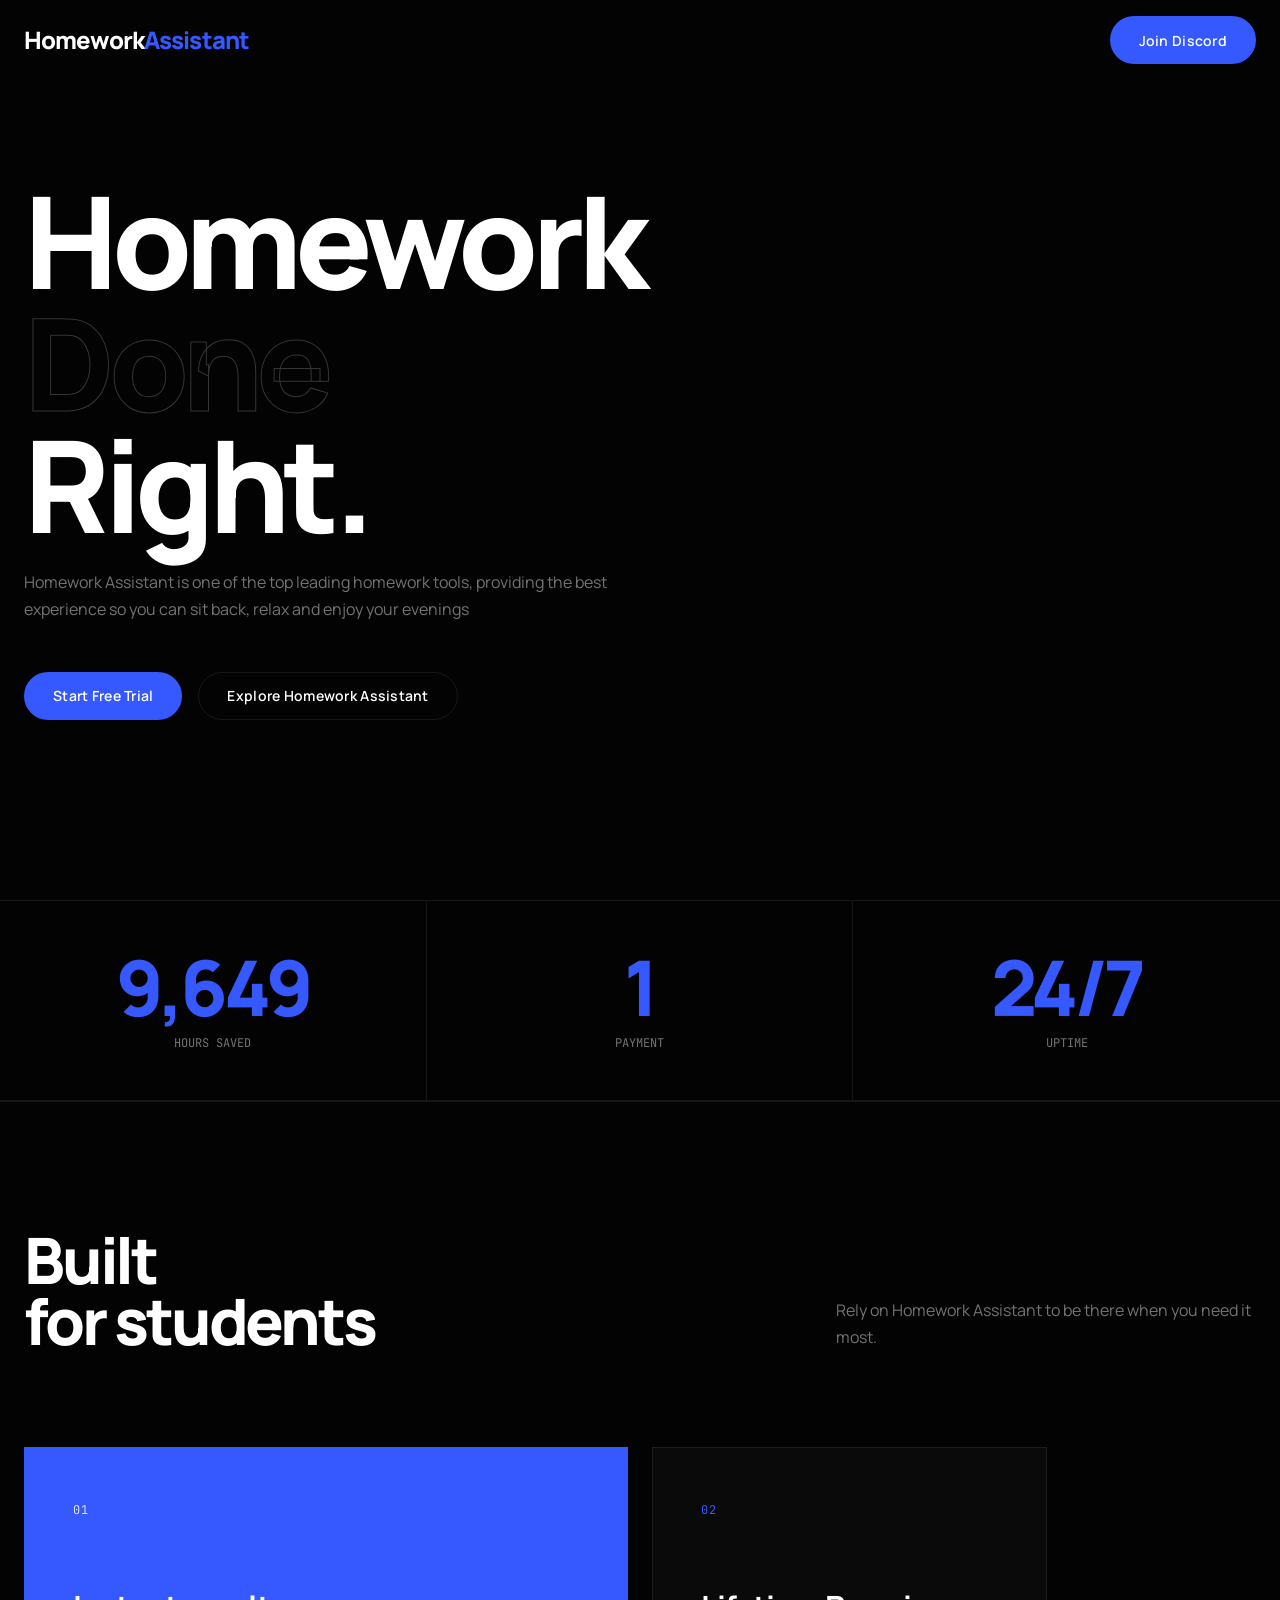
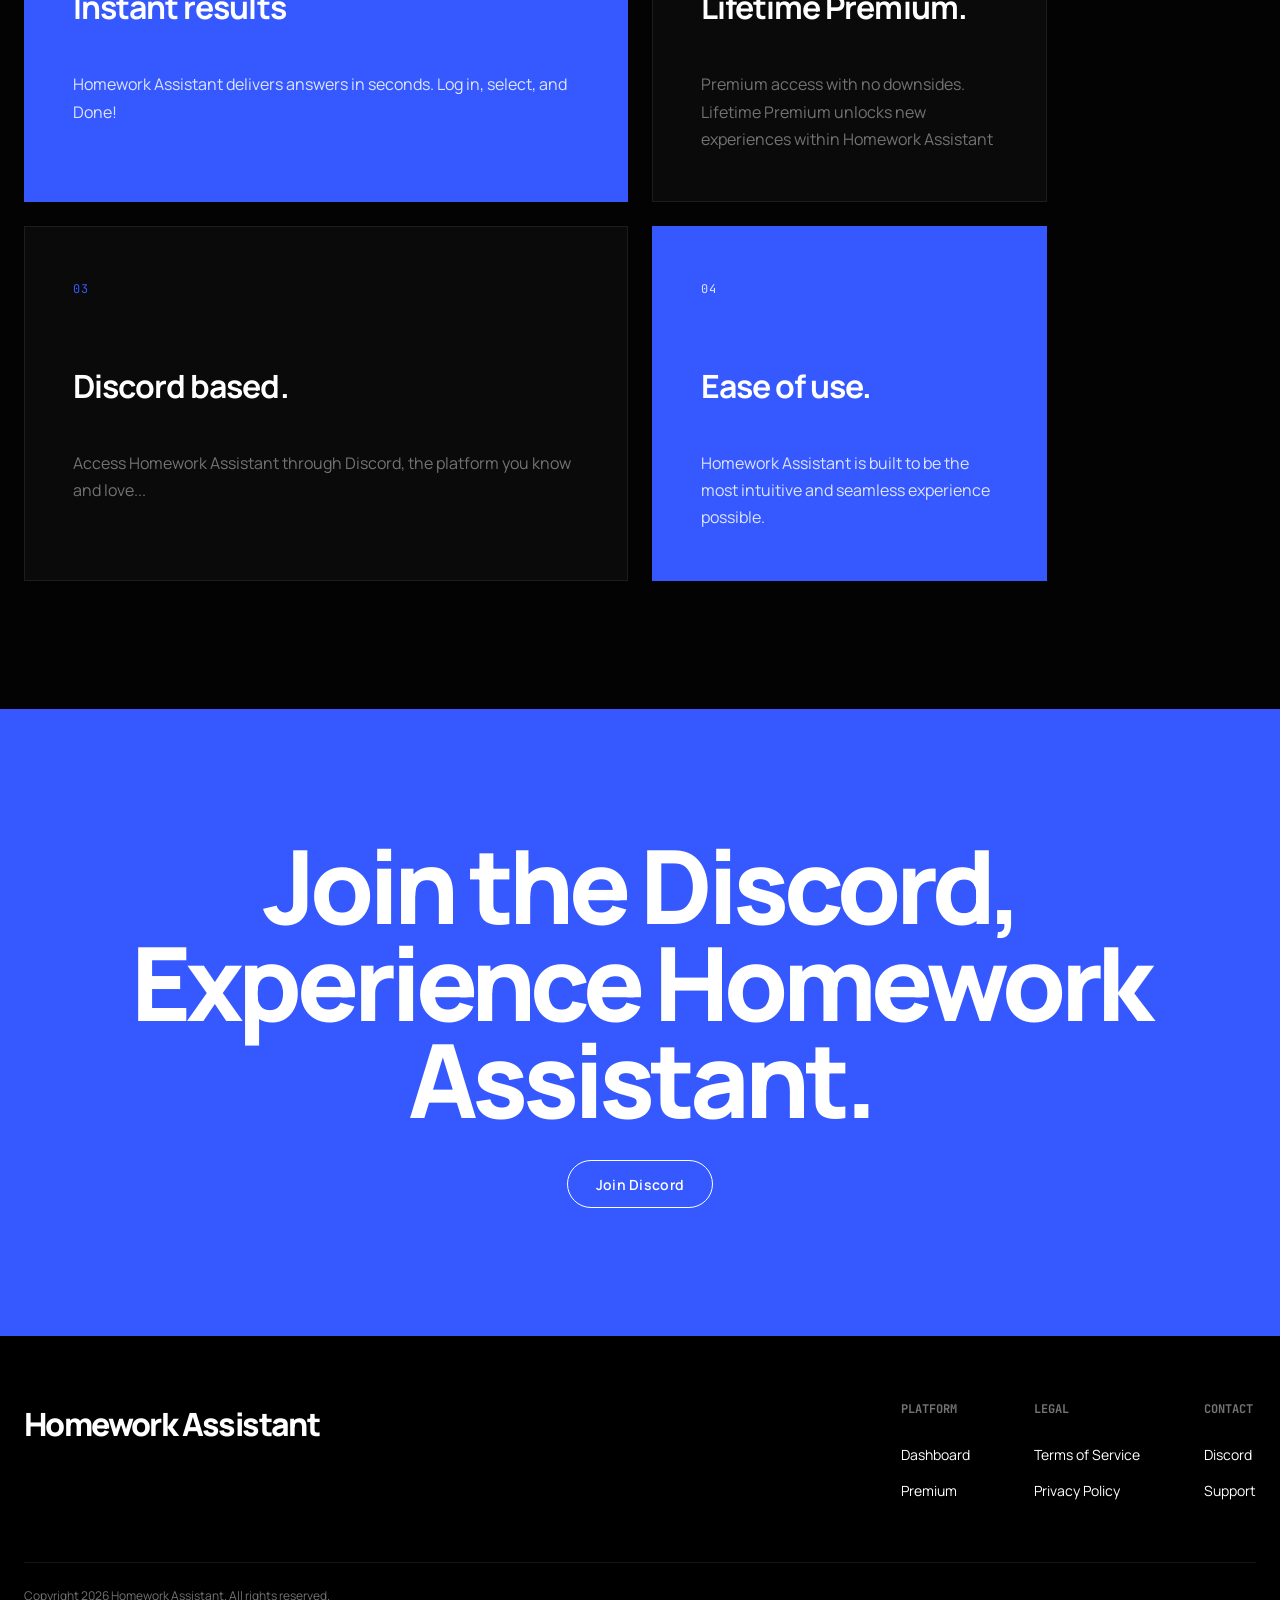
==== index.html @ 792699f8 "Homework Assistant landing page Static GitHub Pages site: hero, stats, feature grid, CTA, footer." ====
<!DOCTYPE html>
<html lang="en">
<head>
  <meta charset="utf-8" />
  <meta name="viewport" content="width=device-width, initial-scale=1" />
  <title>Homework Assistant</title>
  <meta name="description" content="The official site for Homework Assistant." />
  <meta property="og:title" content="Homework Assistant" />
  <meta property="og:description" content="The official site for Homework Assistant." />
  <meta property="og:site_name" content="Homework Assistant" />
  <meta property="og:type" content="website" />
  <meta name="twitter:card" content="summary_large_image" />
  <meta name="twitter:title" content="Homework Assistant" />
  <meta name="twitter:description" content="The official site for Homework Assistant." />
  <link rel="icon" href="media/favicon.svg" type="image/svg+xml" />
  <link rel="preconnect" href="https://fonts.googleapis.com" />
  <link rel="preconnect" href="https://fonts.gstatic.com" crossorigin />
  <link href="https://fonts.googleapis.com/css2?family=Manrope:wght@200..800&family=JetBrains+Mono:wght@100..800&display=swap" rel="stylesheet" />
  <link rel="stylesheet" href="styles.css" />
</head>
<body class="site-body">
  <header class="navbar">
    <a class="nav-logo" href="/">Homework<span>Assistant</span></a>
    <nav class="nav-links"></nav>
    <div class="nav-actions">
      <a href="#" class="btn btn-primary">Join Discord</a>
    </div>
  </header>

  <div class="site-stage">
    <main>
      <section class="hero">
        <div class="reveal">
          <h1 class="hero-title"><span>Homework</span><span class="outline">Done</span><span>Right.</span></h1>
          <p class="hero-subtitle">Homework Assistant is one of the top leading homework tools, providing the best experience so you can sit back, relax and enjoy your evenings</p>
          <div class="hero-cta">
            <a class="btn btn-primary" href="#">Start Free Trial</a>
            <a href="#features" class="btn btn-secondary">Explore Homework Assistant</a>
          </div>
        </div>
      </section>

      <section class="stats-bar reveal">
        <div class="stat-item">
          <div class="stat-val" data-count="12000">0</div>
          <div class="stat-label">Hours saved</div>
        </div>
        <div class="stat-item">
          <div class="stat-val">1</div>
          <div class="stat-label">Payment</div>
        </div>
        <div class="stat-item">
          <div class="stat-val">24/7</div>
          <div class="stat-label">Uptime</div>
        </div>
      </section>

      <section class="section" id="features">
        <div class="section-header reveal">
          <h2 class="section-title">Built<br/>for students</h2>
          <p class="section-subtitle">Rely on Homework Assistant to be there when you need it most.</p>
        </div>
        <div class="editorial-grid">
          <div class="editorial-card span-6 accent reveal">
            <div><span class="card-number">01</span><h3 class="card-title">Instant results</h3></div>
            <p class="card-desc">Homework Assistant delivers answers in seconds. Log in, select, and Done!</p>
          </div>
          <div class="editorial-card span-4 reveal">
            <div><span class="card-number">02</span><h3 class="card-title">Lifetime Premium.</h3></div>
            <p class="card-desc">Premium access with no downsides. Lifetime Premium unlocks new experiences within Homework Assistant</p>
          </div>
          <div class="editorial-card span-6 reveal">
            <div><span class="card-number">03</span><h3 class="card-title">Discord based.</h3></div>
            <p class="card-desc">Access Homework Assistant through Discord, the platform you know and love...</p>
          </div>
          <div class="editorial-card span-4 accent reveal">
            <div><span class="card-number">04</span><h3 class="card-title">Ease of use.</h3></div>
            <p class="card-desc">Homework Assistant is built to be the most intuitive and seamless experience possible.</p>
          </div>
        </div>
      </section>

      <section class="massive-cta reveal">
        <h2 class="section-title">Join the Discord,<br/>Experience Homework Assistant.</h2>
        <a href="#" class="btn btn-secondary">Join Discord</a>
      </section>
    </main>
  </div>

  <footer class="footer">
    <div class="footer-top">
      <div class="footer-brand"><h2><span class="brand-wordmark" aria-label="Homework Assistant"><span class="brand-wordmark-ai">Homework Assistant</span></span></h2></div>
      <div class="footer-links">
        <div class="footer-col">
          <h4>Platform</h4>
          <ul>
            <li><a href="#">Dashboard</a></li>
            <li><a href="#">Premium</a></li>
          </ul>
        </div>
        <div class="footer-col">
          <h4>Legal</h4>
          <ul>
            <li><a href="#">Terms of Service</a></li>
            <li><a href="#">Privacy Policy</a></li>
          </ul>
        </div>
        <div class="footer-col">
          <h4>Contact</h4>
          <ul>
            <li><a href="#" target="_blank" rel="noopener noreferrer">Discord</a></li>
            <li><a href="mailto:support@homeworkassistant.example">Support</a></li>
          </ul>
        </div>
      </div>
    </div>
    <div class="footer-bottom">
      <p>Copyright 2026 <span class="brand-wordmark" aria-label="Homework Assistant"><span class="brand-wordmark-ai">Homework Assistant</span></span>. All rights reserved.</p>
    </div>
  </footer>

  <script src="script.js"></script>
</body>
</html>
---- styles.css ----
:root{--bg-pure:#030303;--bg-surface:#0a0a0a;--bg-elevated:#121212;--text-main:#fff;--text-muted:#737373;--text-dim:#404040;--accent:#3559ff;--accent-hover:#284bdf;--border:#ffffff14;--border-hover:#fff3;--success:#7cf0bd;--danger:#ff9dad;--font-sans:"Manrope",-apple-system,BlinkMacSystemFont,"Helvetica Neue",sans-serif;--font-mono:"JetBrains Mono",monospace;--space-1:.25rem;--space-2:.5rem;--space-3:.75rem;--space-4:1rem;--space-6:1.5rem;--space-8:2rem;--space-12:3rem;--space-16:4rem;--space-24:6rem;--space-32:8rem}
*,:before,:after{box-sizing:border-box;margin:0;padding:0}
html{background:var(--bg-pure);scroll-behavior:smooth}
body{background:var(--bg-pure);min-height:100vh;color:var(--text-main);font-family:var(--font-sans);-webkit-font-smoothing:antialiased;line-height:1.5;overflow-x:hidden}
a{color:inherit;text-decoration:none;transition:all .3s cubic-bezier(.16,1,.3,1)}
.brand-wordmark{color:inherit;font:inherit;align-items:baseline;gap:0;display:inline-flex}
.brand-wordmark-ai{color:inherit;text-decoration:none}
button,input,textarea,select{font:inherit}
button{color:inherit;cursor:pointer;background:0 0;border:0}
img{max-width:100%;display:block}
::selection{background:var(--accent);color:#fff}
.site-body{flex-direction:column;min-height:100vh;display:flex}
.site-stage{flex:1}
.navbar{z-index:100;justify-content:space-between;align-items:center;gap:var(--space-6);padding:var(--space-4) var(--space-6);display:flex;position:fixed;top:0;left:0;right:0}
.nav-logo{letter-spacing:-.04em;color:#fff;font-size:1.5rem;font-weight:800;transition:color .16s,opacity .16s}
.nav-logo--covered{opacity:0}
.nav-logo span{color:var(--accent);transition:color .16s}
.nav-logo--accent-dark span{color:#050505}
.nav-logo--covered span{color:#fff}
.nav-links{gap:var(--space-8);letter-spacing:.02em;font-size:.875rem;font-weight:500;display:flex}
.nav-link{color:#fff;opacity:.7;transition:color .16s,opacity .16s}
.nav-link--covered{opacity:0}
.nav-link--accent-dark{color:#050505;opacity:.9}
.nav-link:hover,.nav-link.active{opacity:1}
.nav-actions{align-items:center;gap:var(--space-4);display:flex}
.btn,.button{letter-spacing:.02em;border:1px solid #0000;border-radius:999px;justify-content:center;align-items:center;gap:10px;min-height:48px;padding:0 1.75rem;font-size:.875rem;font-weight:600;transition:transform .3s cubic-bezier(.16,1,.3,1),box-shadow .3s,border-color .3s,color .3s;display:inline-flex}
.btn:hover,.button:hover{transform:translateY(-2px)}
.btn:disabled,.button:disabled{opacity:.65;cursor:not-allowed}
.btn-small{border-radius:999px;gap:8px;height:34px;min-height:34px;padding:0 .75rem;font-size:.8125rem}
.btn-primary,.button--primary,.button--mono{background:var(--accent);color:#fff}
.btn-primary:hover,.button--primary:hover,.button--mono:hover{box-shadow:0 10px 20px #3559ff33}
.btn-secondary,.button--secondary,.button--ghost{border-color:var(--border);color:var(--text-main);background:0 0}
.btn-secondary:hover,.button--secondary:hover,.button--ghost:hover{border-color:var(--accent);color:var(--accent)}
.editorial-card.accent .btn-secondary{color:#fff;border-color:#ffffff6b}
.editorial-card.accent .btn-secondary:hover{color:#fff;border-color:#fff}
.page-section{max-width:1600px;margin:0 auto var(--space-8);padding:0 var(--space-6)}
.hero{max-width:1600px;min-height:100vh;padding:0 var(--space-6);flex-direction:column;justify-content:center;margin:0 auto;display:flex;position:relative}
.hero-badge,.section-kicker,.pricing-name,.card-number,.detail-label{font-family:var(--font-mono);text-transform:uppercase;letter-spacing:.05em;font-size:.75rem;display:inline-block}
.section-kicker,.pricing-name,.card-number,.detail-label{color:var(--accent)}
.hero-title,.section-title,.page-title{letter-spacing:-.05em;line-height:.95}
.hero-title{margin-bottom:var(--space-6);max-width:1200px;font-size:clamp(3rem,10vw,8rem);font-weight:800}
.hero-title span{display:block}
.outline{color:#0000;-webkit-text-stroke:1px var(--border-hover)}
.hero-subtitle,.hero-copy,.section-subtitle,.page-copy,.card-desc{color:var(--text-muted);line-height:1.7}
.hero-subtitle,.hero-copy{max-width:620px}
.hero-cta{gap:var(--space-4);flex-wrap:wrap;display:flex;margin-top:var(--space-12)}
.section{max-width:1600px;padding:var(--space-32) var(--space-6);border-top:1px solid var(--border);margin:0 auto}
.section-header{justify-content:space-between;align-items:flex-end;gap:var(--space-8);margin-bottom:var(--space-24);flex-wrap:wrap;display:flex}
.section-title,.page-title{font-weight:800}
.section-title{font-size:clamp(2rem,5vw,4rem)}
.section-subtitle{max-width:420px}
.editorial-grid{gap:var(--space-6);display:grid;grid-template-columns:repeat(12,1fr)}
.span-8{grid-column:span 8}
.span-4{grid-column:span 4}
.span-6{grid-column:span 6}
.editorial-card{gap:var(--space-6);padding:var(--space-12);background:var(--bg-surface);border:1px solid var(--border);flex-direction:column;display:flex}
.editorial-card:hover{border-color:var(--border-hover)}
.editorial-card .card-number{margin-bottom:var(--space-16)}
.card-title{margin-bottom:var(--space-4);letter-spacing:-.03em;font-size:2rem;font-weight:700}
.editorial-card.accent{background:var(--accent);color:#fff;border-color:#0000}
.editorial-card.accent .card-number,.editorial-card.accent .card-desc{color:#ffffffd6}
.stats-bar{border-top:1px solid var(--border);border-bottom:1px solid var(--border);grid-template-columns:repeat(3,1fr);display:grid}
.stat-item{padding:var(--space-12) var(--space-6);text-align:center;border-right:1px solid var(--border);flex-direction:column;align-items:center;display:flex}
.stat-item:last-child{border-right:0}
.stat-val{color:var(--accent);letter-spacing:-.05em;font-size:clamp(3rem,6vw,5rem);font-weight:800;line-height:1}
.stat-label{margin-top:var(--space-2);color:var(--text-muted);font-family:var(--font-mono);text-transform:uppercase;font-size:.75rem}
.massive-cta{padding:var(--space-32) var(--space-6);background:var(--accent);color:#fff;text-align:center}
.massive-cta .section-title{margin-bottom:var(--space-8);font-size:clamp(3rem,8vw,7rem)}
.massive-cta .btn-secondary{color:#fff;border-color:#fff}
.massive-cta .btn-secondary:hover{color:var(--accent);background:#fff}
.footer{padding:var(--space-16) var(--space-6) var(--space-6);background:#000}
.footer-top{justify-content:space-between;gap:var(--space-8);padding-bottom:var(--space-12);margin-bottom:var(--space-6);border-bottom:1px solid var(--border);flex-wrap:wrap;display:flex}
.footer-brand h2{letter-spacing:-.05em;font-size:2rem;font-weight:800}
.footer-links{gap:var(--space-16);display:flex}
.footer-col h4{margin-bottom:var(--space-6);font-family:var(--font-mono);text-transform:uppercase;color:var(--text-muted);font-size:.75rem}
.footer-col ul{list-style:none}
.footer-col li{margin-bottom:var(--space-3)}
.footer-col a{color:#fff;font-size:.875rem}
.footer-col a:hover{color:var(--accent)}
.footer-bottom{justify-content:space-between;gap:var(--space-4);color:var(--text-muted);font-size:.75rem;display:flex}
.reveal{opacity:0;transition:opacity .8s cubic-bezier(.16,1,.3,1),transform .8s cubic-bezier(.16,1,.3,1);transform:translateY(40px)}
.reveal.visible{opacity:1;transform:translateY(0)}
@media (max-width:1024px){.span-8,.span-4,.span-6{grid-column:1/-1;grid-template-columns:1fr}}
@media (max-width:768px){.nav-links{display:none}.stats-bar{grid-template-columns:1fr}.stat-item{border-right:0;border-bottom:1px solid var(--border)}.stat-item:last-child{border-bottom:0}.section-header,.footer-top,.footer-bottom{flex-direction:column;align-items:flex-start}.dashboard-lockup{flex-direction:column;align-items:flex-start}}
@media (max-width:640px){.navbar,.page-section,.hero,.section,.footer{padding-left:var(--space-4);padding-right:var(--space-4)}.hero-title{font-size:3.5rem}.section-title,.page-title{font-size:2.4rem}.editorial-card{padding:var(--space-8)}}
@media (prefers-reduced-motion:reduce){html{scroll-behavior:auto}.btn:hover,.button:hover{transform:none}.reveal,.reveal.visible{opacity:1;transition:none;transform:none}}
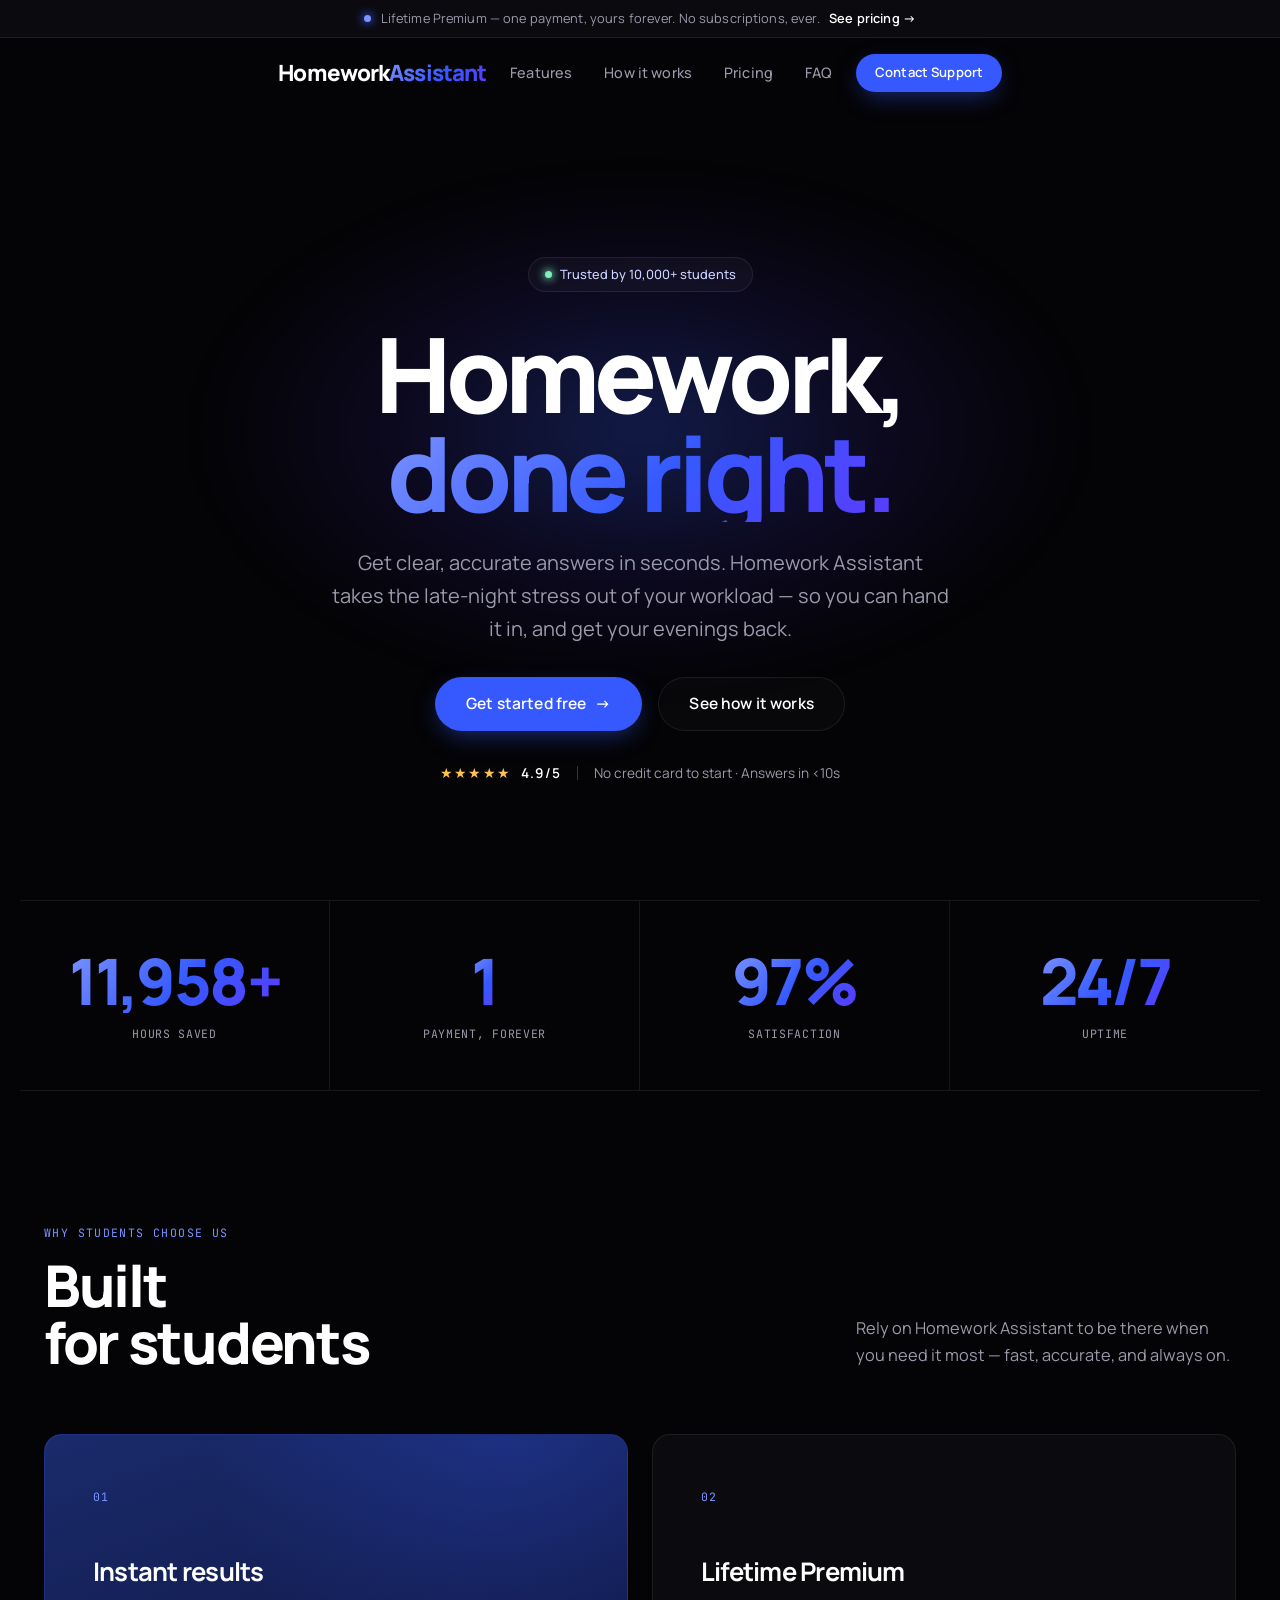
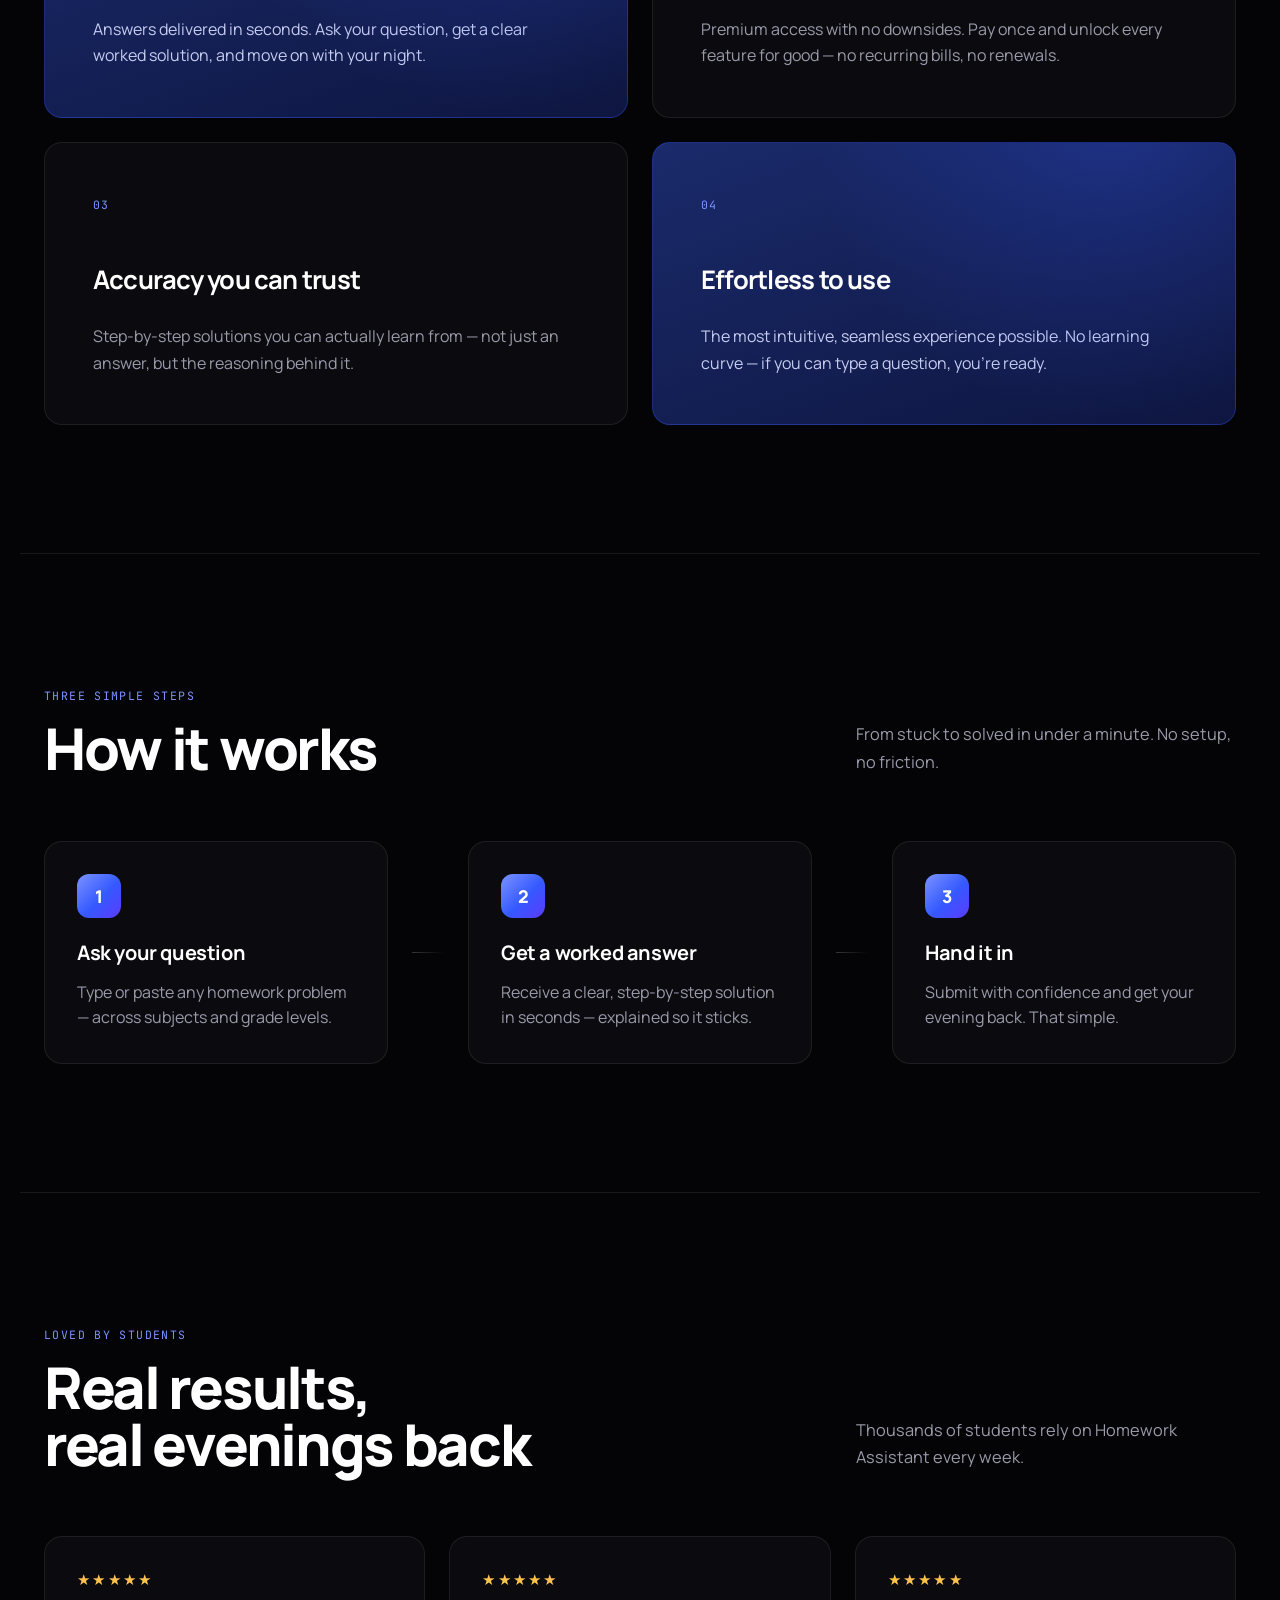
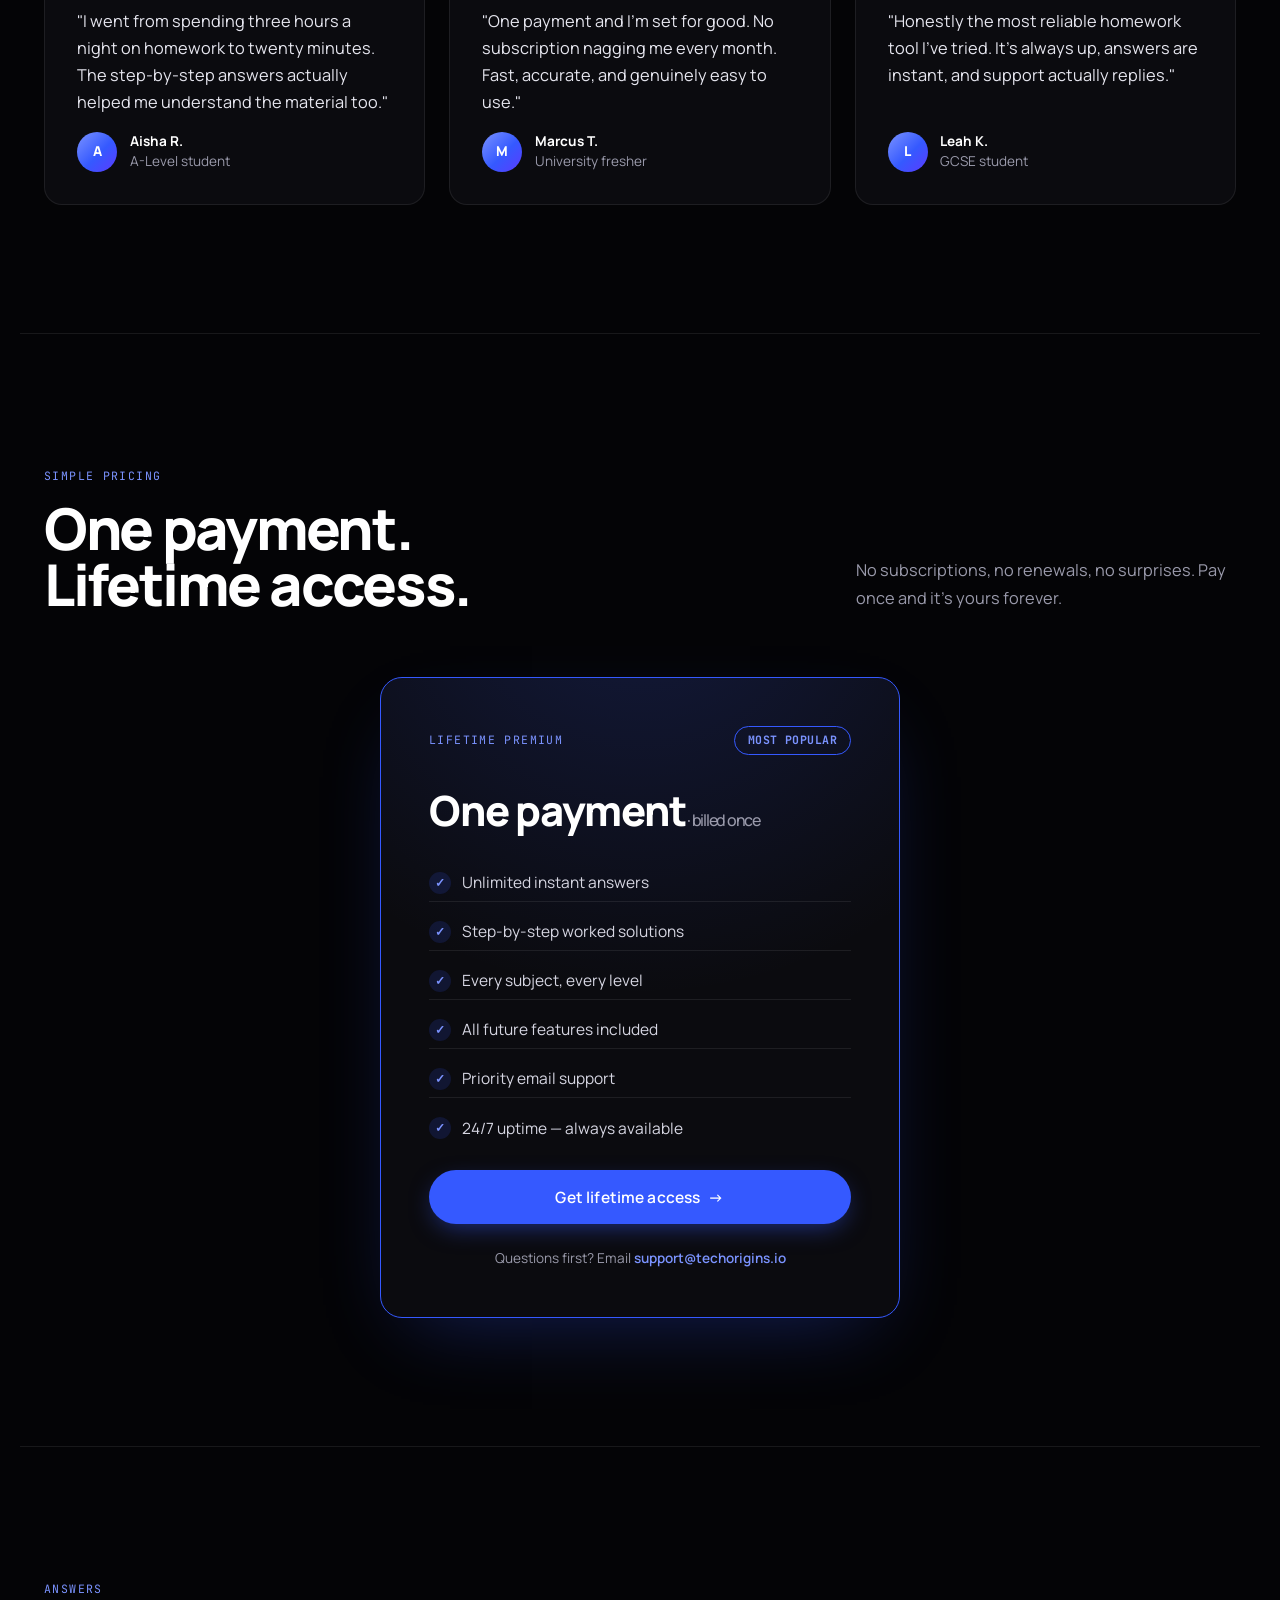
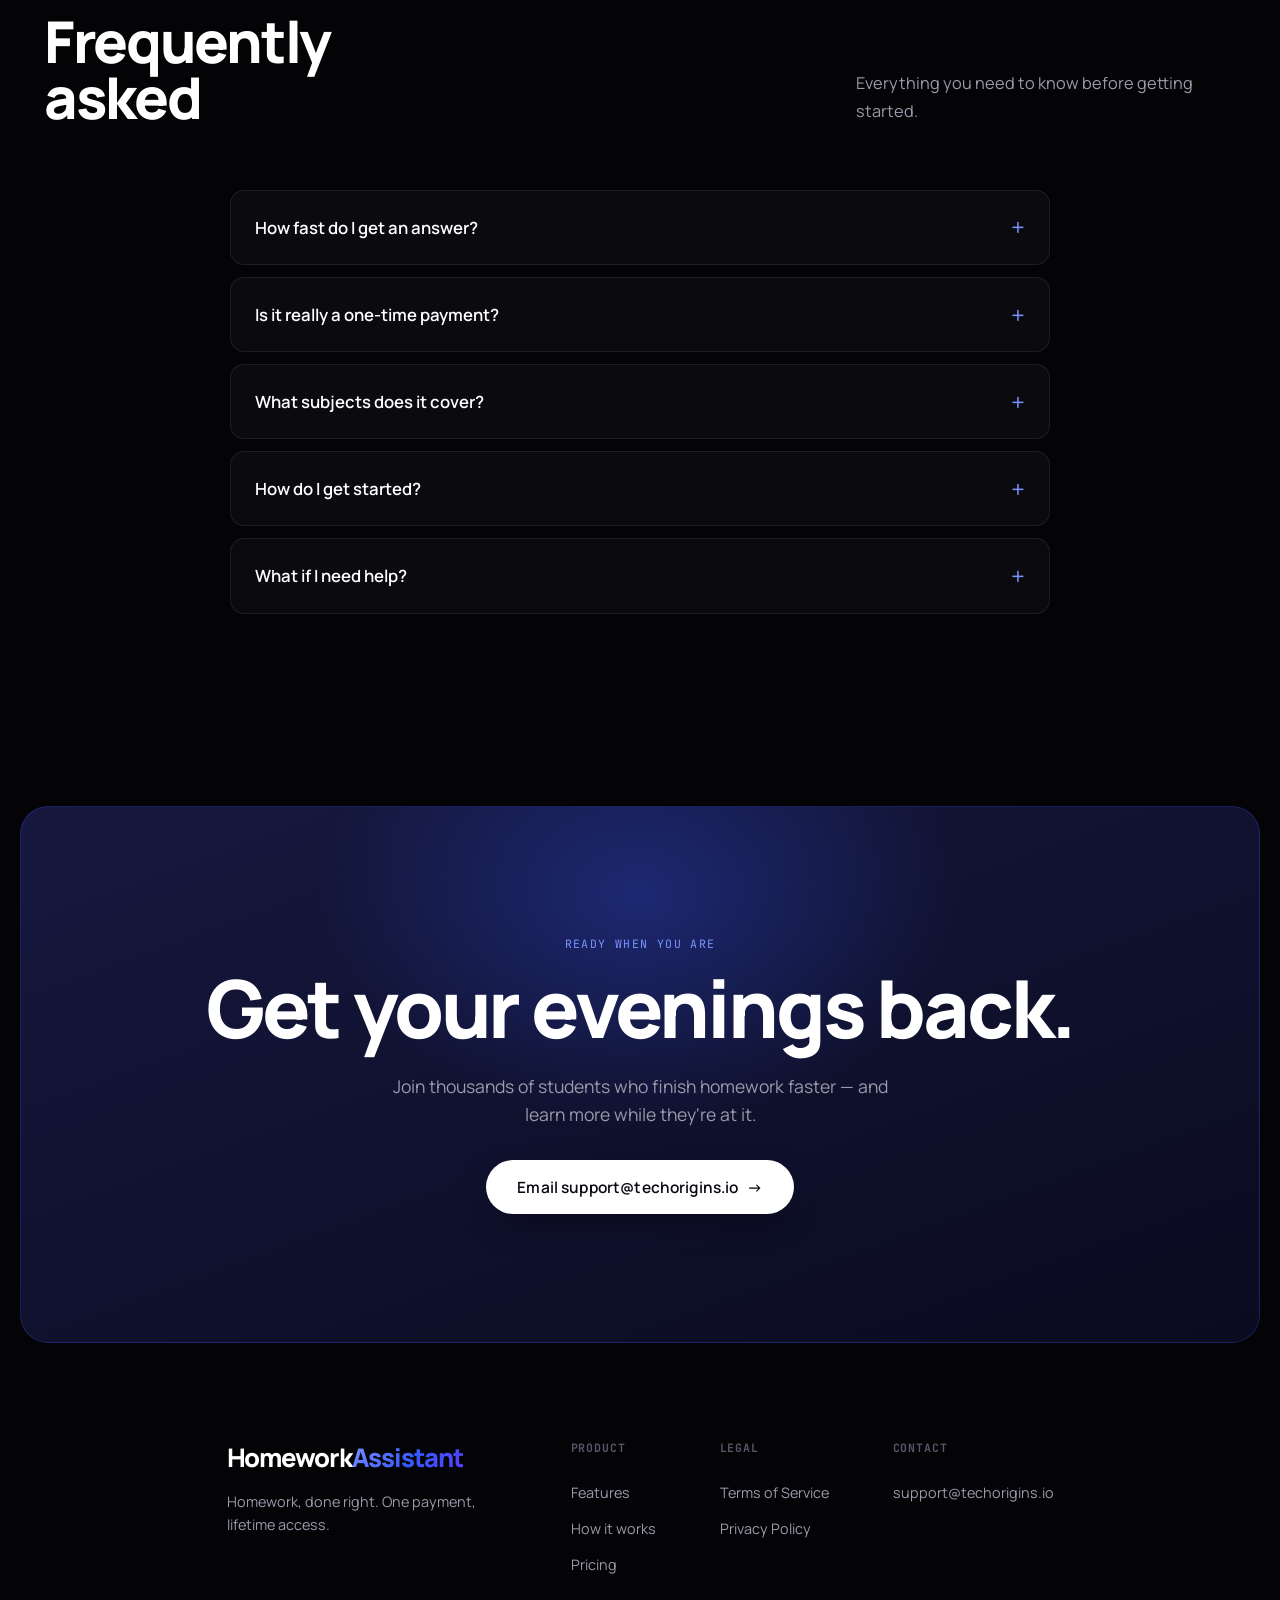
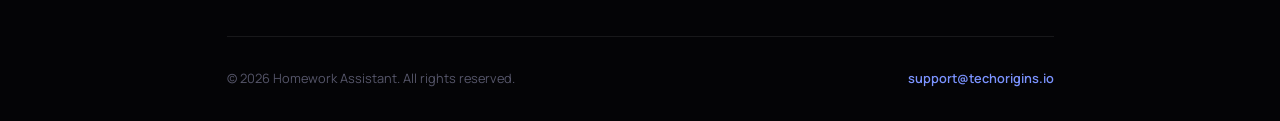
==== commit af4e2623: "Redesign landing page for UX/CRO; swap Discord CTAs for support email - Conversion-focused rebuild: " ====
--- a/index.html
+++ b/index.html
@@ -3,15 +3,15 @@
 <head>
   <meta charset="utf-8" />
   <meta name="viewport" content="width=device-width, initial-scale=1" />
-  <title>Homework Assistant</title>
-  <meta name="description" content="The official site for Homework Assistant." />
-  <meta property="og:title" content="Homework Assistant" />
-  <meta property="og:description" content="The official site for Homework Assistant." />
+  <title>Homework Assistant — Homework, Done Right</title>
+  <meta name="description" content="Homework Assistant gives students instant, accurate answers in seconds. One payment, lifetime access. Trusted by thousands of students to reclaim their evenings." />
+  <meta property="og:title" content="Homework Assistant — Homework, Done Right" />
+  <meta property="og:description" content="Instant, accurate homework help in seconds. One payment, lifetime access." />
   <meta property="og:site_name" content="Homework Assistant" />
   <meta property="og:type" content="website" />
   <meta name="twitter:card" content="summary_large_image" />
-  <meta name="twitter:title" content="Homework Assistant" />
-  <meta name="twitter:description" content="The official site for Homework Assistant." />
+  <meta name="twitter:title" content="Homework Assistant — Homework, Done Right" />
+  <meta name="twitter:description" content="Instant, accurate homework help in seconds. One payment, lifetime access." />
   <link rel="icon" href="media/favicon.svg" type="image/svg+xml" />
   <link rel="preconnect" href="https://fonts.googleapis.com" />
   <link rel="preconnect" href="https://fonts.gstatic.com" crossorigin />
@@ -19,35 +19,60 @@
   <link rel="stylesheet" href="styles.css" />
 </head>
 <body class="site-body">
-  <header class="navbar">
-    <a class="nav-logo" href="/">Homework<span>Assistant</span></a>
-    <nav class="nav-links"></nav>
+  <!-- Announcement bar -->
+  <div class="topbar">
+    <span class="topbar-dot"></span>
+    Lifetime Premium — one payment, yours forever. No subscriptions, ever.
+    <a href="#pricing" class="topbar-link">See pricing →</a>
+  </div>
+
+  <header class="navbar" id="navbar">
+    <a class="nav-logo" href="#top">Homework<span>Assistant</span></a>
+    <nav class="nav-links">
+      <a href="#features" class="nav-link">Features</a>
+      <a href="#how" class="nav-link">How it works</a>
+      <a href="#pricing" class="nav-link">Pricing</a>
+      <a href="#faq" class="nav-link">FAQ</a>
+    </nav>
     <div class="nav-actions">
-      <a href="#" class="btn btn-primary">Join Discord</a>
+      <a href="mailto:support@techorigins.io?subject=Homework%20Assistant%20Access" class="btn btn-primary btn-small">Contact Support</a>
     </div>
   </header>
 
-  <div class="site-stage">
+  <div class="site-stage" id="top">
     <main>
+      <!-- HERO -->
       <section class="hero">
-        <div class="reveal">
-          <h1 class="hero-title"><span>Homework</span><span class="outline">Done</span><span>Right.</span></h1>
-          <p class="hero-subtitle">Homework Assistant is one of the top leading homework tools, providing the best experience so you can sit back, relax and enjoy your evenings</p>
+        <div class="hero-glow" aria-hidden="true"></div>
+        <div class="hero-inner reveal">
+          <span class="hero-badge"><span class="hero-badge-dot"></span> Trusted by 10,000+ students</span>
+          <h1 class="hero-title"><span>Homework,</span><span class="grad">done right.</span></h1>
+          <p class="hero-subtitle">Get clear, accurate answers in seconds. Homework Assistant takes the late-night stress out of your workload — so you can hand it in, and get your evenings back.</p>
           <div class="hero-cta">
-            <a class="btn btn-primary" href="#">Start Free Trial</a>
-            <a href="#features" class="btn btn-secondary">Explore Homework Assistant</a>
-          </div>
-        </div>
-      </section>
-
+            <a class="btn btn-primary btn-lg" href="mailto:support@techorigins.io?subject=Homework%20Assistant%20Access">Get started free <span class="btn-arrow">→</span></a>
+            <a href="#how" class="btn btn-secondary btn-lg">See how it works</a>
+          </div>
+          <div class="hero-trust">
+            <div class="trust-stars">★★★★★ <span>4.9/5</span></div>
+            <span class="trust-sep"></span>
+            <span class="trust-text">No credit card to start · Answers in &lt;10s</span>
+          </div>
+        </div>
+      </section>
+
+      <!-- STATS -->
       <section class="stats-bar reveal">
         <div class="stat-item">
-          <div class="stat-val" data-count="12000">0</div>
+          <div class="stat-val" data-count="12000" data-suffix="+">0</div>
           <div class="stat-label">Hours saved</div>
         </div>
         <div class="stat-item">
           <div class="stat-val">1</div>
-          <div class="stat-label">Payment</div>
+          <div class="stat-label">Payment, forever</div>
+        </div>
+        <div class="stat-item">
+          <div class="stat-val" data-count="98" data-suffix="%">0</div>
+          <div class="stat-label">Satisfaction</div>
         </div>
         <div class="stat-item">
           <div class="stat-val">24/7</div>
@@ -55,47 +80,180 @@
         </div>
       </section>
 
+      <!-- FEATURES -->
       <section class="section" id="features">
         <div class="section-header reveal">
-          <h2 class="section-title">Built<br/>for students</h2>
-          <p class="section-subtitle">Rely on Homework Assistant to be there when you need it most.</p>
+          <div>
+            <span class="section-kicker">Why students choose us</span>
+            <h2 class="section-title">Built<br/>for students</h2>
+          </div>
+          <p class="section-subtitle">Rely on Homework Assistant to be there when you need it most — fast, accurate, and always on.</p>
         </div>
         <div class="editorial-grid">
           <div class="editorial-card span-6 accent reveal">
             <div><span class="card-number">01</span><h3 class="card-title">Instant results</h3></div>
-            <p class="card-desc">Homework Assistant delivers answers in seconds. Log in, select, and Done!</p>
-          </div>
-          <div class="editorial-card span-4 reveal">
-            <div><span class="card-number">02</span><h3 class="card-title">Lifetime Premium.</h3></div>
-            <p class="card-desc">Premium access with no downsides. Lifetime Premium unlocks new experiences within Homework Assistant</p>
+            <p class="card-desc">Answers delivered in seconds. Ask your question, get a clear worked solution, and move on with your night.</p>
           </div>
           <div class="editorial-card span-6 reveal">
-            <div><span class="card-number">03</span><h3 class="card-title">Discord based.</h3></div>
-            <p class="card-desc">Access Homework Assistant through Discord, the platform you know and love...</p>
-          </div>
-          <div class="editorial-card span-4 accent reveal">
-            <div><span class="card-number">04</span><h3 class="card-title">Ease of use.</h3></div>
-            <p class="card-desc">Homework Assistant is built to be the most intuitive and seamless experience possible.</p>
-          </div>
-        </div>
-      </section>
-
+            <div><span class="card-number">02</span><h3 class="card-title">Lifetime Premium</h3></div>
+            <p class="card-desc">Premium access with no downsides. Pay once and unlock every feature for good — no recurring bills, no renewals.</p>
+          </div>
+          <div class="editorial-card span-6 reveal">
+            <div><span class="card-number">03</span><h3 class="card-title">Accuracy you can trust</h3></div>
+            <p class="card-desc">Step-by-step solutions you can actually learn from — not just an answer, but the reasoning behind it.</p>
+          </div>
+          <div class="editorial-card span-6 accent reveal">
+            <div><span class="card-number">04</span><h3 class="card-title">Effortless to use</h3></div>
+            <p class="card-desc">The most intuitive, seamless experience possible. No learning curve — if you can type a question, you're ready.</p>
+          </div>
+        </div>
+      </section>
+
+      <!-- HOW IT WORKS -->
+      <section class="section bordered" id="how">
+        <div class="section-header reveal">
+          <div>
+            <span class="section-kicker">Three simple steps</span>
+            <h2 class="section-title">How it works</h2>
+          </div>
+          <p class="section-subtitle">From stuck to solved in under a minute. No setup, no friction.</p>
+        </div>
+        <div class="steps-grid">
+          <div class="step-card reveal">
+            <span class="step-num">1</span>
+            <h3 class="step-title">Ask your question</h3>
+            <p class="step-desc">Type or paste any homework problem — across subjects and grade levels.</p>
+          </div>
+          <div class="step-line reveal" aria-hidden="true"></div>
+          <div class="step-card reveal">
+            <span class="step-num">2</span>
+            <h3 class="step-title">Get a worked answer</h3>
+            <p class="step-desc">Receive a clear, step-by-step solution in seconds — explained so it sticks.</p>
+          </div>
+          <div class="step-line reveal" aria-hidden="true"></div>
+          <div class="step-card reveal">
+            <span class="step-num">3</span>
+            <h3 class="step-title">Hand it in</h3>
+            <p class="step-desc">Submit with confidence and get your evening back. That simple.</p>
+          </div>
+        </div>
+      </section>
+
+      <!-- TESTIMONIALS -->
+      <section class="section bordered" id="reviews">
+        <div class="section-header reveal">
+          <div>
+            <span class="section-kicker">Loved by students</span>
+            <h2 class="section-title">Real results,<br/>real evenings back</h2>
+          </div>
+          <p class="section-subtitle">Thousands of students rely on Homework Assistant every week.</p>
+        </div>
+        <div class="reviews-grid">
+          <figure class="review-card reveal">
+            <div class="review-stars">★★★★★</div>
+            <blockquote>"I went from spending three hours a night on homework to twenty minutes. The step-by-step answers actually helped me understand the material too."</blockquote>
+            <figcaption><span class="review-avatar">A</span><span><strong>Aisha R.</strong><br/>A-Level student</span></figcaption>
+          </figure>
+          <figure class="review-card reveal">
+            <div class="review-stars">★★★★★</div>
+            <blockquote>"One payment and I'm set for good. No subscription nagging me every month. Fast, accurate, and genuinely easy to use."</blockquote>
+            <figcaption><span class="review-avatar">M</span><span><strong>Marcus T.</strong><br/>University fresher</span></figcaption>
+          </figure>
+          <figure class="review-card reveal">
+            <div class="review-stars">★★★★★</div>
+            <blockquote>"Honestly the most reliable homework tool I've tried. It's always up, answers are instant, and support actually replies."</blockquote>
+            <figcaption><span class="review-avatar">L</span><span><strong>Leah K.</strong><br/>GCSE student</span></figcaption>
+          </figure>
+        </div>
+      </section>
+
+      <!-- PRICING -->
+      <section class="section bordered" id="pricing">
+        <div class="section-header reveal">
+          <div>
+            <span class="section-kicker">Simple pricing</span>
+            <h2 class="section-title">One payment.<br/>Lifetime access.</h2>
+          </div>
+          <p class="section-subtitle">No subscriptions, no renewals, no surprises. Pay once and it's yours forever.</p>
+        </div>
+        <div class="pricing-wrap reveal">
+          <div class="pricing-card">
+            <div class="pricing-head">
+              <span class="pricing-name">Lifetime Premium</span>
+              <span class="pricing-badge">Most popular</span>
+            </div>
+            <div class="pricing-price">One payment<span class="pricing-suffix"> · billed once</span></div>
+            <ul class="pricing-features">
+              <li><span class="tick">✓</span> Unlimited instant answers</li>
+              <li><span class="tick">✓</span> Step-by-step worked solutions</li>
+              <li><span class="tick">✓</span> Every subject, every level</li>
+              <li><span class="tick">✓</span> All future features included</li>
+              <li><span class="tick">✓</span> Priority email support</li>
+              <li><span class="tick">✓</span> 24/7 uptime — always available</li>
+            </ul>
+            <a class="btn btn-primary btn-lg btn-full" href="mailto:support@techorigins.io?subject=Homework%20Assistant%20Lifetime%20Access">Get lifetime access <span class="btn-arrow">→</span></a>
+            <p class="pricing-fineprint">Questions first? Email <a href="mailto:support@techorigins.io">support@techorigins.io</a></p>
+          </div>
+        </div>
+      </section>
+
+      <!-- FAQ -->
+      <section class="section bordered" id="faq">
+        <div class="section-header reveal">
+          <div>
+            <span class="section-kicker">Answers</span>
+            <h2 class="section-title">Frequently<br/>asked</h2>
+          </div>
+          <p class="section-subtitle">Everything you need to know before getting started.</p>
+        </div>
+        <div class="faq-list reveal">
+          <details class="faq-item">
+            <summary>How fast do I get an answer?<span class="faq-icon">+</span></summary>
+            <p>Most answers come back in under ten seconds. Ask your question and you'll have a clear, worked solution almost instantly.</p>
+          </details>
+          <details class="faq-item">
+            <summary>Is it really a one-time payment?<span class="faq-icon">+</span></summary>
+            <p>Yes. Lifetime Premium is a single payment — no subscriptions, no renewals, no hidden fees. Pay once and every feature is yours for good, including everything we build in the future.</p>
+          </details>
+          <details class="faq-item">
+            <summary>What subjects does it cover?<span class="faq-icon">+</span></summary>
+            <p>Homework Assistant works across subjects and grade levels — from GCSE and A-Level through to university coursework. If you can type the question, we can help.</p>
+          </details>
+          <details class="faq-item">
+            <summary>How do I get started?<span class="faq-icon">+</span></summary>
+            <p>Email us at <a href="mailto:support@techorigins.io?subject=Homework%20Assistant%20Access">support@techorigins.io</a> and we'll get you set up. It only takes a minute.</p>
+          </details>
+          <details class="faq-item">
+            <summary>What if I need help?<span class="faq-icon">+</span></summary>
+            <p>Our team replies fast. Reach us any time at <a href="mailto:support@techorigins.io">support@techorigins.io</a> and we'll sort you out.</p>
+          </details>
+        </div>
+      </section>
+
+      <!-- FINAL CTA -->
       <section class="massive-cta reveal">
-        <h2 class="section-title">Join the Discord,<br/>Experience Homework Assistant.</h2>
-        <a href="#" class="btn btn-secondary">Join Discord</a>
+        <div class="cta-glow" aria-hidden="true"></div>
+        <span class="cta-kicker">Ready when you are</span>
+        <h2 class="cta-title">Get your evenings back.</h2>
+        <p class="cta-sub">Join thousands of students who finish homework faster — and learn more while they're at it.</p>
+        <a href="mailto:support@techorigins.io?subject=Homework%20Assistant%20Access" class="btn btn-light btn-lg">Email support@techorigins.io <span class="btn-arrow">→</span></a>
       </section>
     </main>
   </div>
 
   <footer class="footer">
     <div class="footer-top">
-      <div class="footer-brand"><h2><span class="brand-wordmark" aria-label="Homework Assistant"><span class="brand-wordmark-ai">Homework Assistant</span></span></h2></div>
+      <div class="footer-brand">
+        <h2><span class="brand-wordmark">Homework<span class="brand-accent">Assistant</span></span></h2>
+        <p class="footer-tagline">Homework, done right. One payment, lifetime access.</p>
+      </div>
       <div class="footer-links">
         <div class="footer-col">
-          <h4>Platform</h4>
+          <h4>Product</h4>
           <ul>
-            <li><a href="#">Dashboard</a></li>
-            <li><a href="#">Premium</a></li>
+            <li><a href="#features">Features</a></li>
+            <li><a href="#how">How it works</a></li>
+            <li><a href="#pricing">Pricing</a></li>
           </ul>
         </div>
         <div class="footer-col">
@@ -108,14 +266,14 @@
         <div class="footer-col">
           <h4>Contact</h4>
           <ul>
-            <li><a href="#" target="_blank" rel="noopener noreferrer">Discord</a></li>
-            <li><a href="mailto:support@homeworkassistant.example">Support</a></li>
+            <li><a href="mailto:support@techorigins.io">support@techorigins.io</a></li>
           </ul>
         </div>
       </div>
     </div>
     <div class="footer-bottom">
-      <p>Copyright 2026 <span class="brand-wordmark" aria-label="Homework Assistant"><span class="brand-wordmark-ai">Homework Assistant</span></span>. All rights reserved.</p>
+      <p>© 2026 Homework Assistant. All rights reserved.</p>
+      <a href="mailto:support@techorigins.io" class="footer-bottom-cta">support@techorigins.io</a>
     </div>
   </footer>
 
--- a/styles.css
+++ b/styles.css
@@ -1,86 +1,204 @@
-:root{--bg-pure:#030303;--bg-surface:#0a0a0a;--bg-elevated:#121212;--text-main:#fff;--text-muted:#737373;--text-dim:#404040;--accent:#3559ff;--accent-hover:#284bdf;--border:#ffffff14;--border-hover:#fff3;--success:#7cf0bd;--danger:#ff9dad;--font-sans:"Manrope",-apple-system,BlinkMacSystemFont,"Helvetica Neue",sans-serif;--font-mono:"JetBrains Mono",monospace;--space-1:.25rem;--space-2:.5rem;--space-3:.75rem;--space-4:1rem;--space-6:1.5rem;--space-8:2rem;--space-12:3rem;--space-16:4rem;--space-24:6rem;--space-32:8rem}
+:root{
+  --bg-pure:#040406;--bg-surface:#0b0b0f;--bg-elevated:#121218;
+  --text-main:#fff;--text-muted:#9a9aab;--text-dim:#56566a;
+  --accent:#3559ff;--accent-2:#7b93ff;--accent-hover:#284bdf;
+  --border:#ffffff14;--border-hover:#ffffff33;
+  --success:#7cf0bd;--star:#ffc34d;
+  --grad:linear-gradient(135deg,#7b93ff 0%,#3559ff 55%,#5b3bff 100%);
+  --font-sans:"Manrope",-apple-system,BlinkMacSystemFont,"Helvetica Neue",sans-serif;
+  --font-mono:"JetBrains Mono",monospace;
+  --space-1:.25rem;--space-2:.5rem;--space-3:.75rem;--space-4:1rem;--space-6:1.5rem;--space-8:2rem;--space-12:3rem;--space-16:4rem;--space-24:6rem;--space-32:8rem;
+  --maxw:1240px;
+}
 *,:before,:after{box-sizing:border-box;margin:0;padding:0}
 html{background:var(--bg-pure);scroll-behavior:smooth}
 body{background:var(--bg-pure);min-height:100vh;color:var(--text-main);font-family:var(--font-sans);-webkit-font-smoothing:antialiased;line-height:1.5;overflow-x:hidden}
-a{color:inherit;text-decoration:none;transition:all .3s cubic-bezier(.16,1,.3,1)}
-.brand-wordmark{color:inherit;font:inherit;align-items:baseline;gap:0;display:inline-flex}
-.brand-wordmark-ai{color:inherit;text-decoration:none}
+a{color:inherit;text-decoration:none;transition:all .25s cubic-bezier(.16,1,.3,1)}
 button,input,textarea,select{font:inherit}
 button{color:inherit;cursor:pointer;background:0 0;border:0}
 img{max-width:100%;display:block}
 ::selection{background:var(--accent);color:#fff}
 .site-body{flex-direction:column;min-height:100vh;display:flex}
 .site-stage{flex:1}
-.navbar{z-index:100;justify-content:space-between;align-items:center;gap:var(--space-6);padding:var(--space-4) var(--space-6);display:flex;position:fixed;top:0;left:0;right:0}
-.nav-logo{letter-spacing:-.04em;color:#fff;font-size:1.5rem;font-weight:800;transition:color .16s,opacity .16s}
-.nav-logo--covered{opacity:0}
-.nav-logo span{color:var(--accent);transition:color .16s}
-.nav-logo--accent-dark span{color:#050505}
-.nav-logo--covered span{color:#fff}
-.nav-links{gap:var(--space-8);letter-spacing:.02em;font-size:.875rem;font-weight:500;display:flex}
-.nav-link{color:#fff;opacity:.7;transition:color .16s,opacity .16s}
-.nav-link--covered{opacity:0}
-.nav-link--accent-dark{color:#050505;opacity:.9}
-.nav-link:hover,.nav-link.active{opacity:1}
+
+/* Announcement bar */
+.topbar{background:var(--bg-surface);border-bottom:1px solid var(--border);color:var(--text-muted);font-size:.8rem;letter-spacing:.01em;display:flex;align-items:center;justify-content:center;gap:.6rem;padding:.55rem 1rem;text-align:center}
+.topbar-dot{width:7px;height:7px;border-radius:999px;background:var(--accent-2);box-shadow:0 0 10px 1px var(--accent);display:inline-block}
+.topbar-link{color:#fff;font-weight:600;white-space:nowrap}
+.topbar-link:hover{color:var(--accent-2)}
+
+/* Navbar */
+.navbar{z-index:100;justify-content:space-between;align-items:center;gap:var(--space-6);max-width:var(--maxw);margin:0 auto;padding:var(--space-4) var(--space-6);display:flex;position:sticky;top:0;left:0;right:0;transition:padding .25s,background .25s,border-color .25s}
+.navbar.scrolled{background:rgba(8,8,12,.72);-webkit-backdrop-filter:blur(16px);backdrop-filter:blur(16px);border-bottom:1px solid var(--border);padding-top:.7rem;padding-bottom:.7rem;max-width:100%}
+.navbar.scrolled .nav-inner{max-width:var(--maxw)}
+.nav-logo{letter-spacing:-.04em;color:#fff;font-size:1.4rem;font-weight:800}
+.nav-logo span{background:var(--grad);-webkit-background-clip:text;background-clip:text;-webkit-text-fill-color:transparent}
+.nav-links{gap:var(--space-8);letter-spacing:.01em;font-size:.9rem;font-weight:500;display:flex}
+.nav-link{color:var(--text-muted)}
+.nav-link:hover{color:#fff}
 .nav-actions{align-items:center;gap:var(--space-4);display:flex}
-.btn,.button{letter-spacing:.02em;border:1px solid #0000;border-radius:999px;justify-content:center;align-items:center;gap:10px;min-height:48px;padding:0 1.75rem;font-size:.875rem;font-weight:600;transition:transform .3s cubic-bezier(.16,1,.3,1),box-shadow .3s,border-color .3s,color .3s;display:inline-flex}
-.btn:hover,.button:hover{transform:translateY(-2px)}
-.btn:disabled,.button:disabled{opacity:.65;cursor:not-allowed}
-.btn-small{border-radius:999px;gap:8px;height:34px;min-height:34px;padding:0 .75rem;font-size:.8125rem}
-.btn-primary,.button--primary,.button--mono{background:var(--accent);color:#fff}
-.btn-primary:hover,.button--primary:hover,.button--mono:hover{box-shadow:0 10px 20px #3559ff33}
-.btn-secondary,.button--secondary,.button--ghost{border-color:var(--border);color:var(--text-main);background:0 0}
-.btn-secondary:hover,.button--secondary:hover,.button--ghost:hover{border-color:var(--accent);color:var(--accent)}
-.editorial-card.accent .btn-secondary{color:#fff;border-color:#ffffff6b}
-.editorial-card.accent .btn-secondary:hover{color:#fff;border-color:#fff}
-.page-section{max-width:1600px;margin:0 auto var(--space-8);padding:0 var(--space-6)}
-.hero{max-width:1600px;min-height:100vh;padding:0 var(--space-6);flex-direction:column;justify-content:center;margin:0 auto;display:flex;position:relative}
-.hero-badge,.section-kicker,.pricing-name,.card-number,.detail-label{font-family:var(--font-mono);text-transform:uppercase;letter-spacing:.05em;font-size:.75rem;display:inline-block}
-.section-kicker,.pricing-name,.card-number,.detail-label{color:var(--accent)}
-.hero-title,.section-title,.page-title{letter-spacing:-.05em;line-height:.95}
-.hero-title{margin-bottom:var(--space-6);max-width:1200px;font-size:clamp(3rem,10vw,8rem);font-weight:800}
+
+/* Buttons */
+.btn{position:relative;letter-spacing:.01em;border:1px solid transparent;border-radius:999px;justify-content:center;align-items:center;gap:8px;min-height:46px;padding:0 1.5rem;font-size:.9rem;font-weight:600;transition:transform .25s cubic-bezier(.16,1,.3,1),box-shadow .25s,border-color .25s,color .25s,background .25s;display:inline-flex;white-space:nowrap}
+.btn:hover{transform:translateY(-2px)}
+.btn-lg{min-height:54px;padding:0 1.9rem;font-size:.97rem}
+.btn-small{min-height:38px;padding:0 1.1rem;font-size:.82rem}
+.btn-full{width:100%}
+.btn-arrow{transition:transform .25s cubic-bezier(.16,1,.3,1)}
+.btn:hover .btn-arrow{transform:translateX(4px)}
+.btn-primary{background:var(--accent);color:#fff;box-shadow:0 8px 24px -6px #3559ff80}
+.btn-primary:hover{background:var(--accent-hover);box-shadow:0 14px 34px -8px #3559ffaa}
+.btn-secondary{border-color:var(--border);color:var(--text-main);background:rgba(255,255,255,.02)}
+.btn-secondary:hover{border-color:var(--border-hover);background:rgba(255,255,255,.05)}
+.btn-light{background:#fff;color:#0a0a12;box-shadow:0 12px 34px -8px #00000066}
+.btn-light:hover{box-shadow:0 18px 44px -10px #00000088}
+
+/* Section primitives */
+.section{max-width:var(--maxw);padding:var(--space-32) var(--space-6);margin:0 auto}
+.section.bordered{border-top:1px solid var(--border)}
+.section-header{justify-content:space-between;align-items:flex-end;gap:var(--space-8);margin-bottom:var(--space-16);flex-wrap:wrap;display:flex}
+.section-kicker,.card-number,.pricing-name,.cta-kicker{font-family:var(--font-mono);text-transform:uppercase;letter-spacing:.12em;font-size:.72rem;color:var(--accent-2);display:inline-block;margin-bottom:var(--space-4)}
+.section-title{letter-spacing:-.04em;line-height:.98;font-size:clamp(2rem,5vw,3.6rem);font-weight:800}
+.section-subtitle{max-width:380px;color:var(--text-muted);line-height:1.7;font-size:1.02rem}
+
+/* Hero */
+.hero{position:relative;max-width:var(--maxw);min-height:88vh;padding:var(--space-24) var(--space-6) var(--space-16);flex-direction:column;justify-content:center;margin:0 auto;display:flex;text-align:center;align-items:center}
+.hero-glow{position:absolute;top:8%;left:50%;transform:translateX(-50%);width:min(900px,90vw);height:520px;background:radial-gradient(ellipse at center,#3559ff45 0%,#5b3bff1a 38%,transparent 70%);filter:blur(20px);pointer-events:none;z-index:0}
+.hero-inner{position:relative;z-index:1;display:flex;flex-direction:column;align-items:center;max-width:880px}
+.hero-badge{display:inline-flex;align-items:center;gap:.5rem;color:#cbd2ff;border:1px solid var(--border);background:rgba(255,255,255,.03);border-radius:999px;padding:.45rem 1rem;font-size:.8rem;font-weight:500;margin-bottom:var(--space-8)}
+.hero-badge-dot{width:7px;height:7px;border-radius:999px;background:var(--success);box-shadow:0 0 8px 1px var(--success)}
+.hero-title{letter-spacing:-.05em;line-height:.95;margin-bottom:var(--space-6);font-size:clamp(3rem,9vw,6.5rem);font-weight:800}
 .hero-title span{display:block}
-.outline{color:#0000;-webkit-text-stroke:1px var(--border-hover)}
-.hero-subtitle,.hero-copy,.section-subtitle,.page-copy,.card-desc{color:var(--text-muted);line-height:1.7}
-.hero-subtitle,.hero-copy{max-width:620px}
-.hero-cta{gap:var(--space-4);flex-wrap:wrap;display:flex;margin-top:var(--space-12)}
-.section{max-width:1600px;padding:var(--space-32) var(--space-6);border-top:1px solid var(--border);margin:0 auto}
-.section-header{justify-content:space-between;align-items:flex-end;gap:var(--space-8);margin-bottom:var(--space-24);flex-wrap:wrap;display:flex}
-.section-title,.page-title{font-weight:800}
-.section-title{font-size:clamp(2rem,5vw,4rem)}
-.section-subtitle{max-width:420px}
-.editorial-grid{gap:var(--space-6);display:grid;grid-template-columns:repeat(12,1fr)}
-.span-8{grid-column:span 8}
-.span-4{grid-column:span 4}
-.span-6{grid-column:span 6}
-.editorial-card{gap:var(--space-6);padding:var(--space-12);background:var(--bg-surface);border:1px solid var(--border);flex-direction:column;display:flex}
-.editorial-card:hover{border-color:var(--border-hover)}
-.editorial-card .card-number{margin-bottom:var(--space-16)}
-.card-title{margin-bottom:var(--space-4);letter-spacing:-.03em;font-size:2rem;font-weight:700}
-.editorial-card.accent{background:var(--accent);color:#fff;border-color:#0000}
-.editorial-card.accent .card-number,.editorial-card.accent .card-desc{color:#ffffffd6}
-.stats-bar{border-top:1px solid var(--border);border-bottom:1px solid var(--border);grid-template-columns:repeat(3,1fr);display:grid}
+.hero-title .grad{background:var(--grad);-webkit-background-clip:text;background-clip:text;-webkit-text-fill-color:transparent}
+.hero-subtitle{max-width:620px;color:var(--text-muted);line-height:1.65;font-size:clamp(1.05rem,2vw,1.25rem)}
+.hero-cta{gap:var(--space-4);flex-wrap:wrap;display:flex;justify-content:center;margin-top:var(--space-8)}
+.hero-trust{margin-top:var(--space-8);display:flex;align-items:center;gap:var(--space-4);flex-wrap:wrap;justify-content:center;color:var(--text-muted);font-size:.85rem}
+.trust-stars{color:var(--star);letter-spacing:.1em;font-size:.85rem}
+.trust-stars span{color:var(--text-main);font-weight:600;margin-left:.3rem}
+.trust-sep{width:1px;height:14px;background:var(--border-hover)}
+
+/* Stats */
+.stats-bar{max-width:var(--maxw);margin:0 auto;border-top:1px solid var(--border);border-bottom:1px solid var(--border);grid-template-columns:repeat(4,1fr);display:grid}
 .stat-item{padding:var(--space-12) var(--space-6);text-align:center;border-right:1px solid var(--border);flex-direction:column;align-items:center;display:flex}
 .stat-item:last-child{border-right:0}
-.stat-val{color:var(--accent);letter-spacing:-.05em;font-size:clamp(3rem,6vw,5rem);font-weight:800;line-height:1}
-.stat-label{margin-top:var(--space-2);color:var(--text-muted);font-family:var(--font-mono);text-transform:uppercase;font-size:.75rem}
-.massive-cta{padding:var(--space-32) var(--space-6);background:var(--accent);color:#fff;text-align:center}
-.massive-cta .section-title{margin-bottom:var(--space-8);font-size:clamp(3rem,8vw,7rem)}
-.massive-cta .btn-secondary{color:#fff;border-color:#fff}
-.massive-cta .btn-secondary:hover{color:var(--accent);background:#fff}
-.footer{padding:var(--space-16) var(--space-6) var(--space-6);background:#000}
-.footer-top{justify-content:space-between;gap:var(--space-8);padding-bottom:var(--space-12);margin-bottom:var(--space-6);border-bottom:1px solid var(--border);flex-wrap:wrap;display:flex}
-.footer-brand h2{letter-spacing:-.05em;font-size:2rem;font-weight:800}
-.footer-links{gap:var(--space-16);display:flex}
-.footer-col h4{margin-bottom:var(--space-6);font-family:var(--font-mono);text-transform:uppercase;color:var(--text-muted);font-size:.75rem}
+.stat-val{background:var(--grad);-webkit-background-clip:text;background-clip:text;-webkit-text-fill-color:transparent;letter-spacing:-.04em;font-size:clamp(2.6rem,5vw,4rem);font-weight:800;line-height:1}
+.stat-label{margin-top:var(--space-3);color:var(--text-muted);font-family:var(--font-mono);text-transform:uppercase;letter-spacing:.06em;font-size:.72rem}
+
+/* Editorial feature cards */
+.editorial-grid{gap:var(--space-6);display:grid;grid-template-columns:repeat(12,1fr)}
+.span-6{grid-column:span 6}
+.editorial-card{position:relative;overflow:hidden;gap:var(--space-6);padding:var(--space-12);background:var(--bg-surface);border:1px solid var(--border);border-radius:18px;flex-direction:column;display:flex;transition:transform .3s cubic-bezier(.16,1,.3,1),border-color .3s,background .3s}
+.editorial-card:hover{transform:translateY(-4px);border-color:var(--border-hover)}
+.card-number{margin-bottom:var(--space-12)}
+.card-title{letter-spacing:-.03em;font-size:1.6rem;font-weight:700}
+.card-desc{color:var(--text-muted);line-height:1.65}
+.editorial-card.accent{background:linear-gradient(160deg,#1a2a6b 0%,#0e1640 100%);border-color:#3559ff4d}
+.editorial-card.accent:before{content:"";position:absolute;inset:0;background:radial-gradient(circle at 80% -10%,#3559ff40,transparent 55%);pointer-events:none}
+.editorial-card.accent .card-number{color:var(--accent-2)}
+.editorial-card.accent .card-desc{color:#c7cdf0}
+
+/* Steps */
+.steps-grid{display:grid;grid-template-columns:1fr auto 1fr auto 1fr;align-items:center;gap:var(--space-6)}
+.step-card{background:var(--bg-surface);border:1px solid var(--border);border-radius:18px;padding:var(--space-8);display:flex;flex-direction:column;gap:var(--space-3);transition:transform .3s,border-color .3s}
+.step-card:hover{transform:translateY(-4px);border-color:var(--border-hover)}
+.step-num{width:44px;height:44px;border-radius:12px;background:var(--grad);color:#fff;display:flex;align-items:center;justify-content:center;font-weight:800;font-size:1.1rem;margin-bottom:var(--space-2)}
+.step-title{font-size:1.25rem;font-weight:700;letter-spacing:-.02em}
+.step-desc{color:var(--text-muted);line-height:1.6}
+.step-line{height:1px;background:linear-gradient(90deg,var(--border-hover),transparent);min-width:32px}
+
+/* Reviews */
+.reviews-grid{display:grid;grid-template-columns:repeat(3,1fr);gap:var(--space-6)}
+.review-card{background:var(--bg-surface);border:1px solid var(--border);border-radius:18px;padding:var(--space-8);display:flex;flex-direction:column;gap:var(--space-4);transition:transform .3s,border-color .3s}
+.review-card:hover{transform:translateY(-4px);border-color:var(--border-hover)}
+.review-stars{color:var(--star);letter-spacing:.15em;font-size:.95rem}
+.review-card blockquote{color:#e6e6ef;line-height:1.65;font-size:1.02rem;flex:1}
+.review-card figcaption{display:flex;align-items:center;gap:.8rem;color:var(--text-muted);font-size:.85rem;line-height:1.4}
+.review-card figcaption strong{color:#fff}
+.review-avatar{width:40px;height:40px;border-radius:999px;background:var(--grad);color:#fff;display:flex;align-items:center;justify-content:center;font-weight:800}
+
+/* Pricing */
+.pricing-wrap{display:flex;justify-content:center}
+.pricing-card{position:relative;overflow:hidden;width:min(520px,100%);background:var(--bg-surface);border:1px solid var(--accent);border-radius:22px;padding:var(--space-12);display:flex;flex-direction:column;gap:var(--space-6);box-shadow:0 30px 80px -30px #3559ff55}
+.pricing-card:before{content:"";position:absolute;inset:0;background:radial-gradient(circle at 50% -20%,#3559ff33,transparent 55%);pointer-events:none}
+.pricing-head{display:flex;align-items:center;justify-content:space-between;position:relative}
+.pricing-name{margin-bottom:0}
+.pricing-badge{border:1px solid var(--accent);color:var(--accent-2);border-radius:999px;padding:.3rem .8rem;font-size:.72rem;font-weight:700;letter-spacing:.04em;font-family:var(--font-mono);text-transform:uppercase}
+.pricing-price{font-size:2.6rem;font-weight:800;letter-spacing:-.03em;position:relative}
+.pricing-suffix{font-size:1rem;font-weight:500;color:var(--text-muted)}
+.pricing-features{list-style:none;display:grid;gap:var(--space-3);position:relative}
+.pricing-features li{display:flex;align-items:center;gap:.7rem;color:#d6d6e2;padding:.4rem 0;border-bottom:1px solid var(--border);font-size:.97rem}
+.pricing-features li:last-child{border-bottom:0}
+.tick{width:22px;height:22px;border-radius:999px;background:#3559ff26;color:var(--accent-2);display:inline-flex;align-items:center;justify-content:center;font-size:.75rem;font-weight:700;flex-shrink:0}
+.pricing-fineprint{text-align:center;color:var(--text-muted);font-size:.85rem;position:relative}
+.pricing-fineprint a{color:var(--accent-2);font-weight:600}
+.pricing-fineprint a:hover{text-decoration:underline}
+
+/* FAQ */
+.faq-list{max-width:820px;margin:0 auto;display:flex;flex-direction:column;gap:var(--space-3)}
+.faq-item{background:var(--bg-surface);border:1px solid var(--border);border-radius:14px;padding:0 var(--space-6);transition:border-color .25s}
+.faq-item[open]{border-color:var(--border-hover)}
+.faq-item summary{list-style:none;cursor:pointer;display:flex;align-items:center;justify-content:space-between;gap:1rem;padding:var(--space-6) 0;font-weight:600;font-size:1.05rem}
+.faq-item summary::-webkit-details-marker{display:none}
+.faq-icon{font-weight:400;font-size:1.5rem;color:var(--accent-2);transition:transform .25s;line-height:1}
+.faq-item[open] .faq-icon{transform:rotate(45deg)}
+.faq-item p{color:var(--text-muted);line-height:1.7;padding:0 0 var(--space-6);max-width:680px}
+.faq-item a{color:var(--accent-2);font-weight:600}
+.faq-item a:hover{text-decoration:underline}
+
+/* Massive CTA */
+.massive-cta{position:relative;overflow:hidden;max-width:var(--maxw);margin:var(--space-16) auto 0;padding:var(--space-32) var(--space-6);background:linear-gradient(160deg,#16183f 0%,#0a0b1f 100%);border:1px solid #3559ff40;border-radius:28px;text-align:center;display:flex;flex-direction:column;align-items:center}
+.cta-glow{position:absolute;top:-30%;left:50%;transform:translateX(-50%);width:700px;height:500px;background:radial-gradient(ellipse at center,#3559ff4d,transparent 65%);pointer-events:none}
+.cta-kicker{position:relative;margin-bottom:var(--space-4)}
+.cta-title{position:relative;letter-spacing:-.04em;font-size:clamp(2.6rem,7vw,5rem);font-weight:800;line-height:1;margin-bottom:var(--space-6)}
+.cta-sub{position:relative;color:var(--text-muted);max-width:520px;font-size:1.1rem;line-height:1.6;margin-bottom:var(--space-8)}
+.massive-cta .btn{position:relative}
+
+/* Footer */
+.footer{max-width:var(--maxw);margin:0 auto;padding:var(--space-24) var(--space-6) var(--space-8)}
+.footer-top{justify-content:space-between;gap:var(--space-16);padding-bottom:var(--space-12);margin-bottom:var(--space-8);border-bottom:1px solid var(--border);flex-wrap:wrap;display:flex}
+.footer-brand h2{letter-spacing:-.04em;font-size:1.6rem;font-weight:800}
+.footer-brand .brand-accent{background:var(--grad);-webkit-background-clip:text;background-clip:text;-webkit-text-fill-color:transparent}
+.footer-tagline{color:var(--text-muted);margin-top:var(--space-3);max-width:280px;font-size:.9rem;line-height:1.6}
+.footer-links{gap:var(--space-16);display:flex;flex-wrap:wrap}
+.footer-col h4{margin-bottom:var(--space-6);font-family:var(--font-mono);text-transform:uppercase;letter-spacing:.08em;color:var(--text-dim);font-size:.72rem}
 .footer-col ul{list-style:none}
 .footer-col li{margin-bottom:var(--space-3)}
-.footer-col a{color:#fff;font-size:.875rem}
-.footer-col a:hover{color:var(--accent)}
-.footer-bottom{justify-content:space-between;gap:var(--space-4);color:var(--text-muted);font-size:.75rem;display:flex}
-.reveal{opacity:0;transition:opacity .8s cubic-bezier(.16,1,.3,1),transform .8s cubic-bezier(.16,1,.3,1);transform:translateY(40px)}
+.footer-col a{color:var(--text-muted);font-size:.9rem}
+.footer-col a:hover{color:#fff}
+.footer-bottom{justify-content:space-between;align-items:center;gap:var(--space-4);color:var(--text-dim);font-size:.8rem;display:flex;flex-wrap:wrap}
+.footer-bottom-cta{color:var(--accent-2);font-weight:600}
+.footer-bottom-cta:hover{text-decoration:underline}
+
+/* Reveal */
+.reveal{opacity:0;transition:opacity .8s cubic-bezier(.16,1,.3,1),transform .8s cubic-bezier(.16,1,.3,1);transform:translateY(36px)}
 .reveal.visible{opacity:1;transform:translateY(0)}
-@media (max-width:1024px){.span-8,.span-4,.span-6{grid-column:1/-1;grid-template-columns:1fr}}
-@media (max-width:768px){.nav-links{display:none}.stats-bar{grid-template-columns:1fr}.stat-item{border-right:0;border-bottom:1px solid var(--border)}.stat-item:last-child{border-bottom:0}.section-header,.footer-top,.footer-bottom{flex-direction:column;align-items:flex-start}.dashboard-lockup{flex-direction:column;align-items:flex-start}}
-@media (max-width:640px){.navbar,.page-section,.hero,.section,.footer{padding-left:var(--space-4);padding-right:var(--space-4)}.hero-title{font-size:3.5rem}.section-title,.page-title{font-size:2.4rem}.editorial-card{padding:var(--space-8)}}
-@media (prefers-reduced-motion:reduce){html{scroll-behavior:auto}.btn:hover,.button:hover{transform:none}.reveal,.reveal.visible{opacity:1;transition:none;transform:none}}
+
+/* Responsive */
+@media (max-width:1024px){
+  .span-6{grid-column:span 12}
+  .reviews-grid{grid-template-columns:1fr}
+  .steps-grid{grid-template-columns:1fr;gap:var(--space-4)}
+  .step-line{display:none}
+}
+@media (max-width:768px){
+  .nav-links{display:none}
+  .stats-bar{grid-template-columns:1fr 1fr}
+  .stat-item:nth-child(2){border-right:0}
+  .stat-item:nth-child(1),.stat-item:nth-child(2){border-bottom:1px solid var(--border)}
+  .section-header,.footer-top,.footer-bottom{flex-direction:column;align-items:flex-start}
+  .topbar{font-size:.72rem;gap:.4rem}
+}
+@media (max-width:640px){
+  .navbar,.hero,.section,.footer{padding-left:var(--space-4);padding-right:var(--space-4)}
+  .editorial-card,.pricing-card{padding:var(--space-8)}
+  .hero-title{font-size:3.2rem}
+  .section-title{font-size:2.2rem}
+  .stats-bar{grid-template-columns:1fr}
+  .stat-item{border-right:0!important;border-bottom:1px solid var(--border)}
+  .stat-item:last-child{border-bottom:0}
+}
+@media (prefers-reduced-motion:reduce){
+  html{scroll-behavior:auto}
+  .btn:hover{transform:none}
+  .reveal,.reveal.visible{opacity:1;transition:none;transform:none}
+}
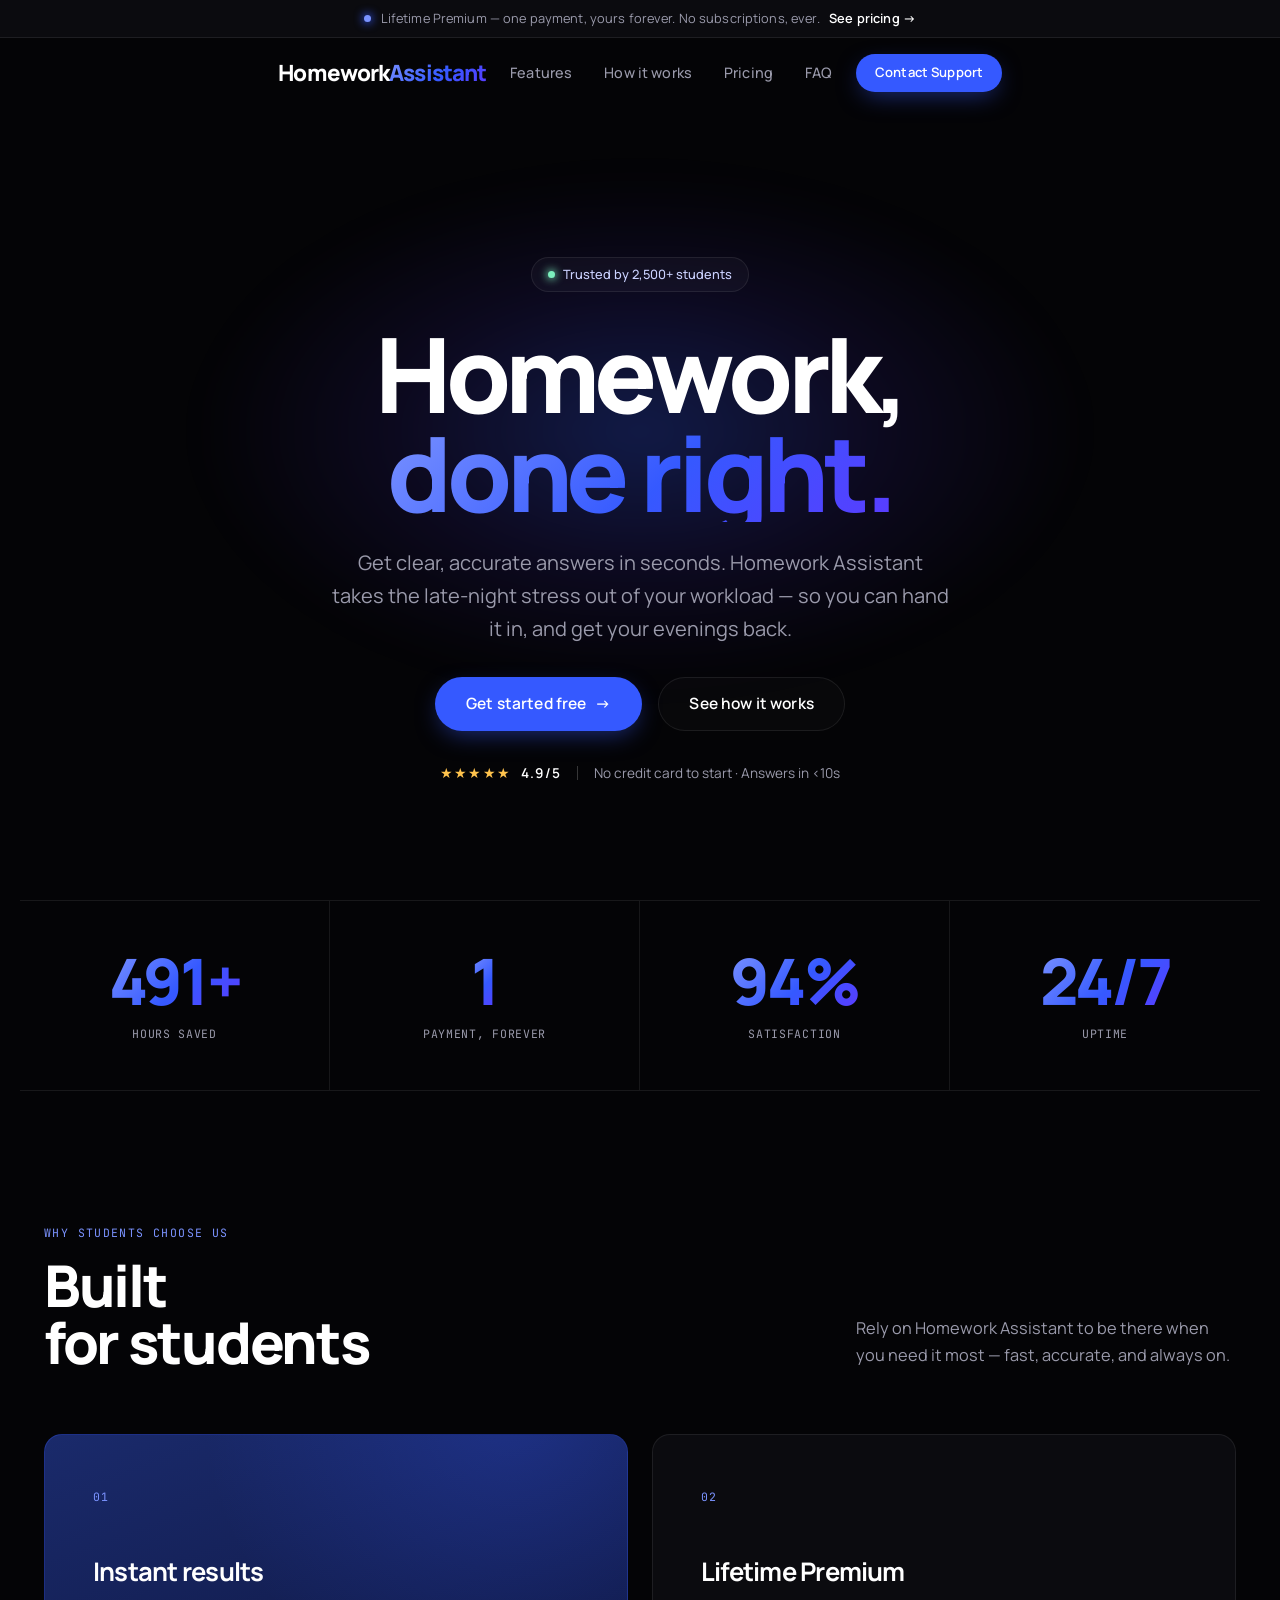
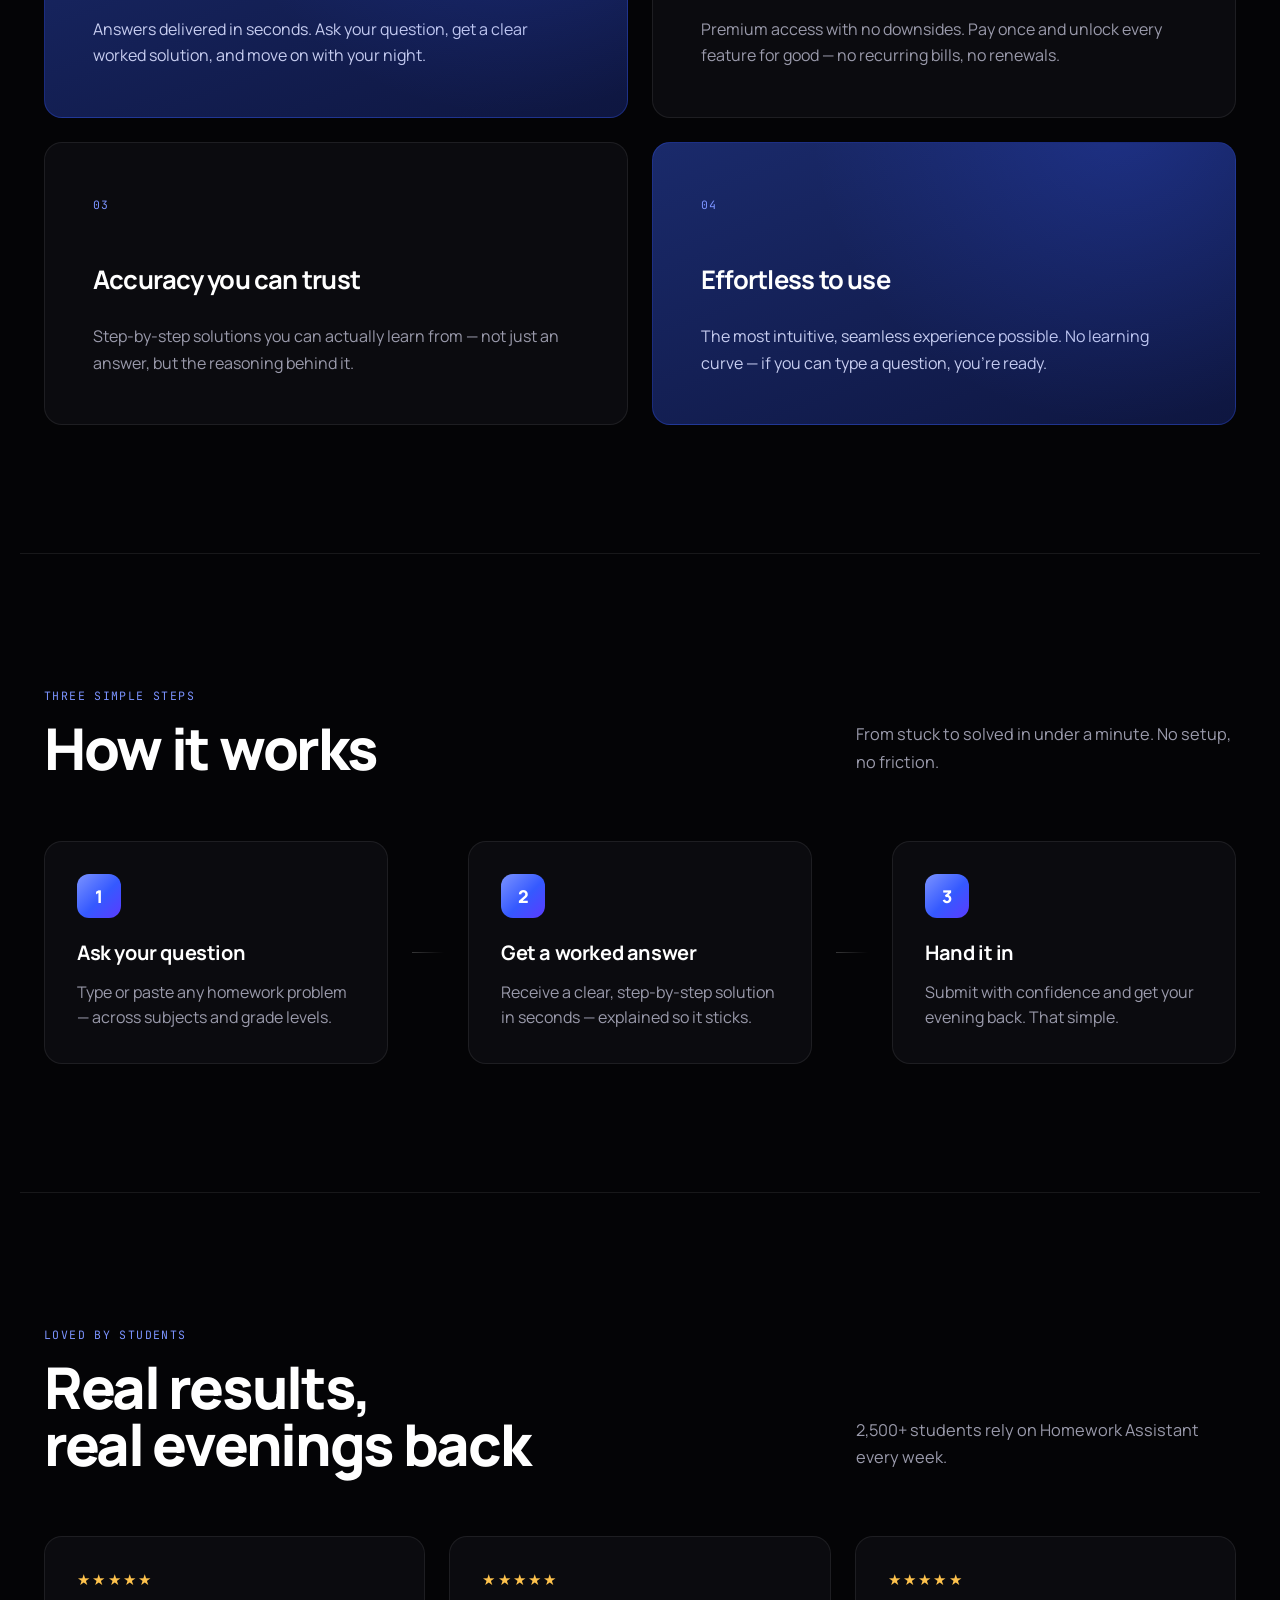
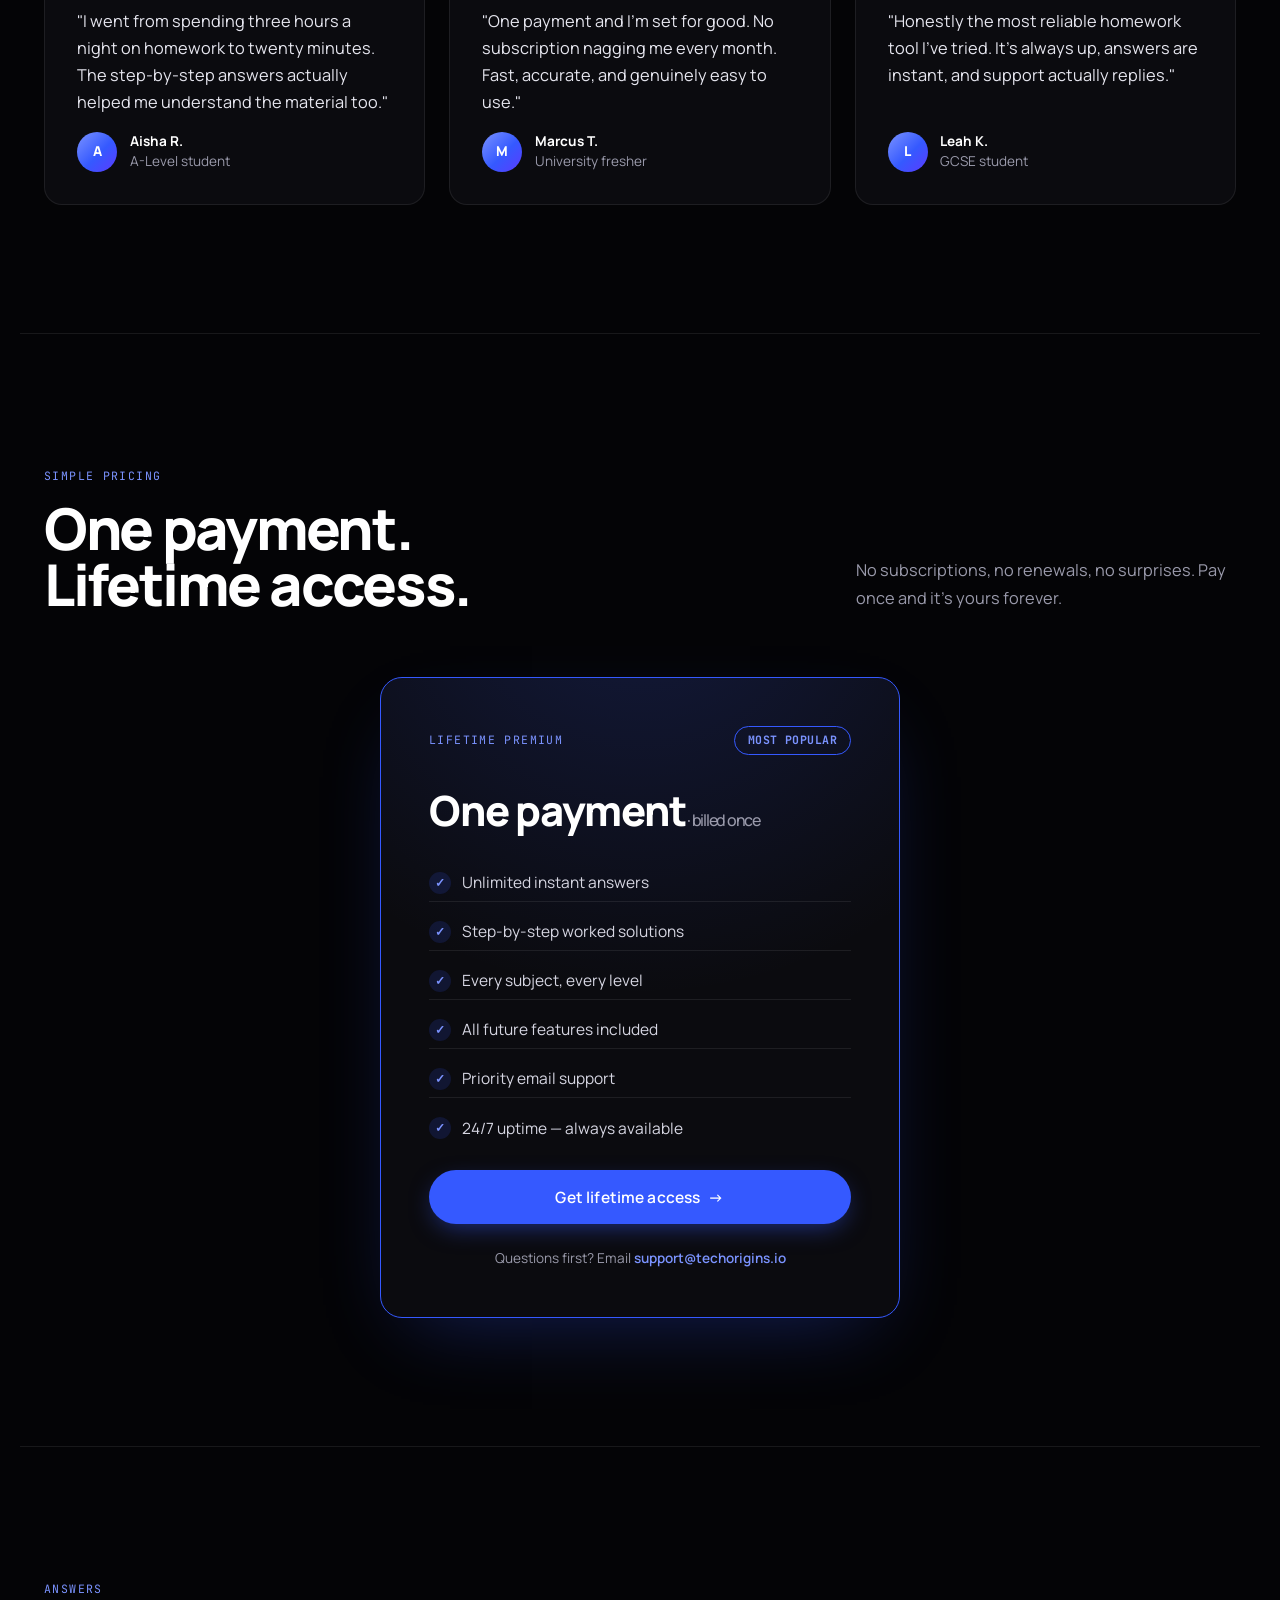
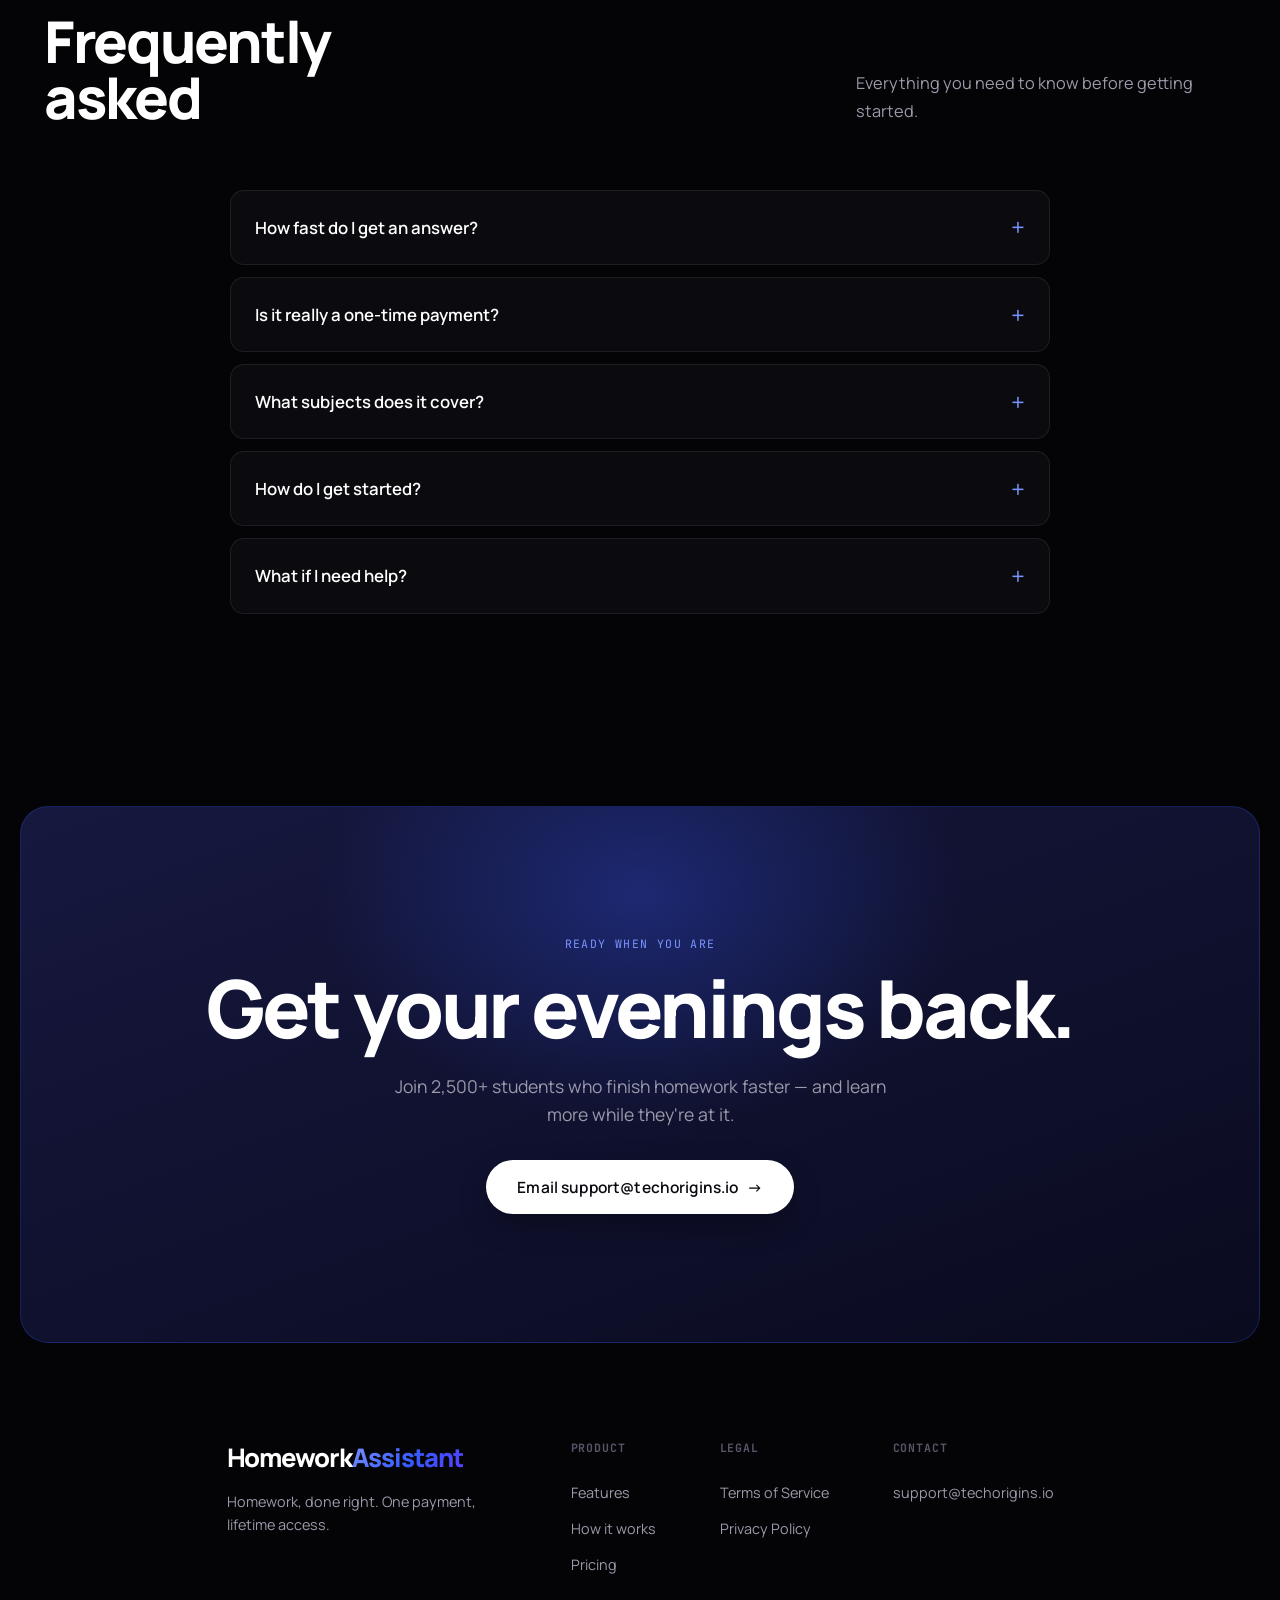
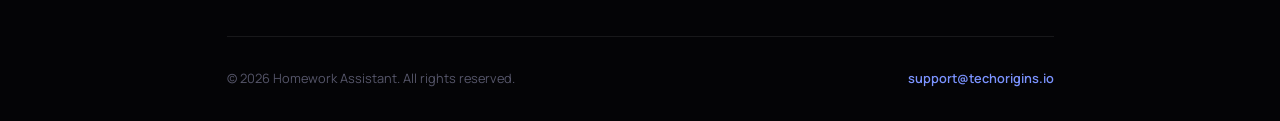
==== commit 20e62b53: "Tune stats to believable figures; add Terms and Privacy pages - Stats: 500+ hours saved, 96% satisfa" ====
--- a/index.html
+++ b/index.html
@@ -45,7 +45,7 @@
       <section class="hero">
         <div class="hero-glow" aria-hidden="true"></div>
         <div class="hero-inner reveal">
-          <span class="hero-badge"><span class="hero-badge-dot"></span> Trusted by 10,000+ students</span>
+          <span class="hero-badge"><span class="hero-badge-dot"></span> Trusted by 2,500+ students</span>
           <h1 class="hero-title"><span>Homework,</span><span class="grad">done right.</span></h1>
           <p class="hero-subtitle">Get clear, accurate answers in seconds. Homework Assistant takes the late-night stress out of your workload — so you can hand it in, and get your evenings back.</p>
           <div class="hero-cta">
@@ -63,7 +63,7 @@
       <!-- STATS -->
       <section class="stats-bar reveal">
         <div class="stat-item">
-          <div class="stat-val" data-count="12000" data-suffix="+">0</div>
+          <div class="stat-val" data-count="500" data-suffix="+">0</div>
           <div class="stat-label">Hours saved</div>
         </div>
         <div class="stat-item">
@@ -71,7 +71,7 @@
           <div class="stat-label">Payment, forever</div>
         </div>
         <div class="stat-item">
-          <div class="stat-val" data-count="98" data-suffix="%">0</div>
+          <div class="stat-val" data-count="96" data-suffix="%">0</div>
           <div class="stat-label">Satisfaction</div>
         </div>
         <div class="stat-item">
@@ -146,7 +146,7 @@
             <span class="section-kicker">Loved by students</span>
             <h2 class="section-title">Real results,<br/>real evenings back</h2>
           </div>
-          <p class="section-subtitle">Thousands of students rely on Homework Assistant every week.</p>
+          <p class="section-subtitle">2,500+ students rely on Homework Assistant every week.</p>
         </div>
         <div class="reviews-grid">
           <figure class="review-card reveal">
@@ -235,7 +235,7 @@
         <div class="cta-glow" aria-hidden="true"></div>
         <span class="cta-kicker">Ready when you are</span>
         <h2 class="cta-title">Get your evenings back.</h2>
-        <p class="cta-sub">Join thousands of students who finish homework faster — and learn more while they're at it.</p>
+        <p class="cta-sub">Join 2,500+ students who finish homework faster — and learn more while they're at it.</p>
         <a href="mailto:support@techorigins.io?subject=Homework%20Assistant%20Access" class="btn btn-light btn-lg">Email support@techorigins.io <span class="btn-arrow">→</span></a>
       </section>
     </main>
@@ -259,8 +259,8 @@
         <div class="footer-col">
           <h4>Legal</h4>
           <ul>
-            <li><a href="#">Terms of Service</a></li>
-            <li><a href="#">Privacy Policy</a></li>
+            <li><a href="terms.html">Terms of Service</a></li>
+            <li><a href="privacy.html">Privacy Policy</a></li>
           </ul>
         </div>
         <div class="footer-col">
--- a/styles.css
+++ b/styles.css
@@ -169,6 +169,26 @@
 .footer-bottom-cta{color:var(--accent-2);font-weight:600}
 .footer-bottom-cta:hover{text-decoration:underline}
 
+/* Legal pages */
+.legal-main{max-width:820px;margin:0 auto;padding:var(--space-24) var(--space-6) var(--space-16)}
+.legal-header{margin-bottom:var(--space-12);padding-bottom:var(--space-8);border-bottom:1px solid var(--border)}
+.legal-eyebrow{font-family:var(--font-mono);text-transform:uppercase;letter-spacing:.12em;font-size:.72rem;color:var(--accent-2)}
+.legal-header h1{letter-spacing:-.04em;font-size:clamp(2.4rem,6vw,3.6rem);font-weight:800;margin:var(--space-3) 0 var(--space-4)}
+.legal-updated{color:var(--text-dim);font-size:.85rem}
+.legal-disclaimer{background:rgba(123,147,255,.06);border:1px solid #3559ff33;border-radius:14px;padding:var(--space-6);margin-bottom:var(--space-12);color:var(--text-muted);font-size:.92rem;line-height:1.7}
+.legal-disclaimer strong{color:#fff}
+.legal-body h2{font-size:1.4rem;font-weight:700;letter-spacing:-.02em;margin:var(--space-12) 0 var(--space-4)}
+.legal-body h2:first-child{margin-top:0}
+.legal-body p,.legal-body li{color:var(--text-muted);line-height:1.8;font-size:1rem}
+.legal-body p{margin-bottom:var(--space-4)}
+.legal-body ul{list-style:none;margin:0 0 var(--space-4)}
+.legal-body li{position:relative;padding-left:1.4rem;margin-bottom:var(--space-2)}
+.legal-body li:before{content:"";position:absolute;left:0;top:.7em;width:6px;height:6px;border-radius:999px;background:var(--accent-2)}
+.legal-body a{color:var(--accent-2);font-weight:600}
+.legal-body a:hover{text-decoration:underline}
+.legal-back{display:inline-flex;align-items:center;gap:.5rem;margin-top:var(--space-12);color:var(--text-muted);font-size:.9rem;font-weight:600}
+.legal-back:hover{color:#fff}
+
 /* Reveal */
 .reveal{opacity:0;transition:opacity .8s cubic-bezier(.16,1,.3,1),transform .8s cubic-bezier(.16,1,.3,1);transform:translateY(36px)}
 .reveal.visible{opacity:1;transform:translateY(0)}
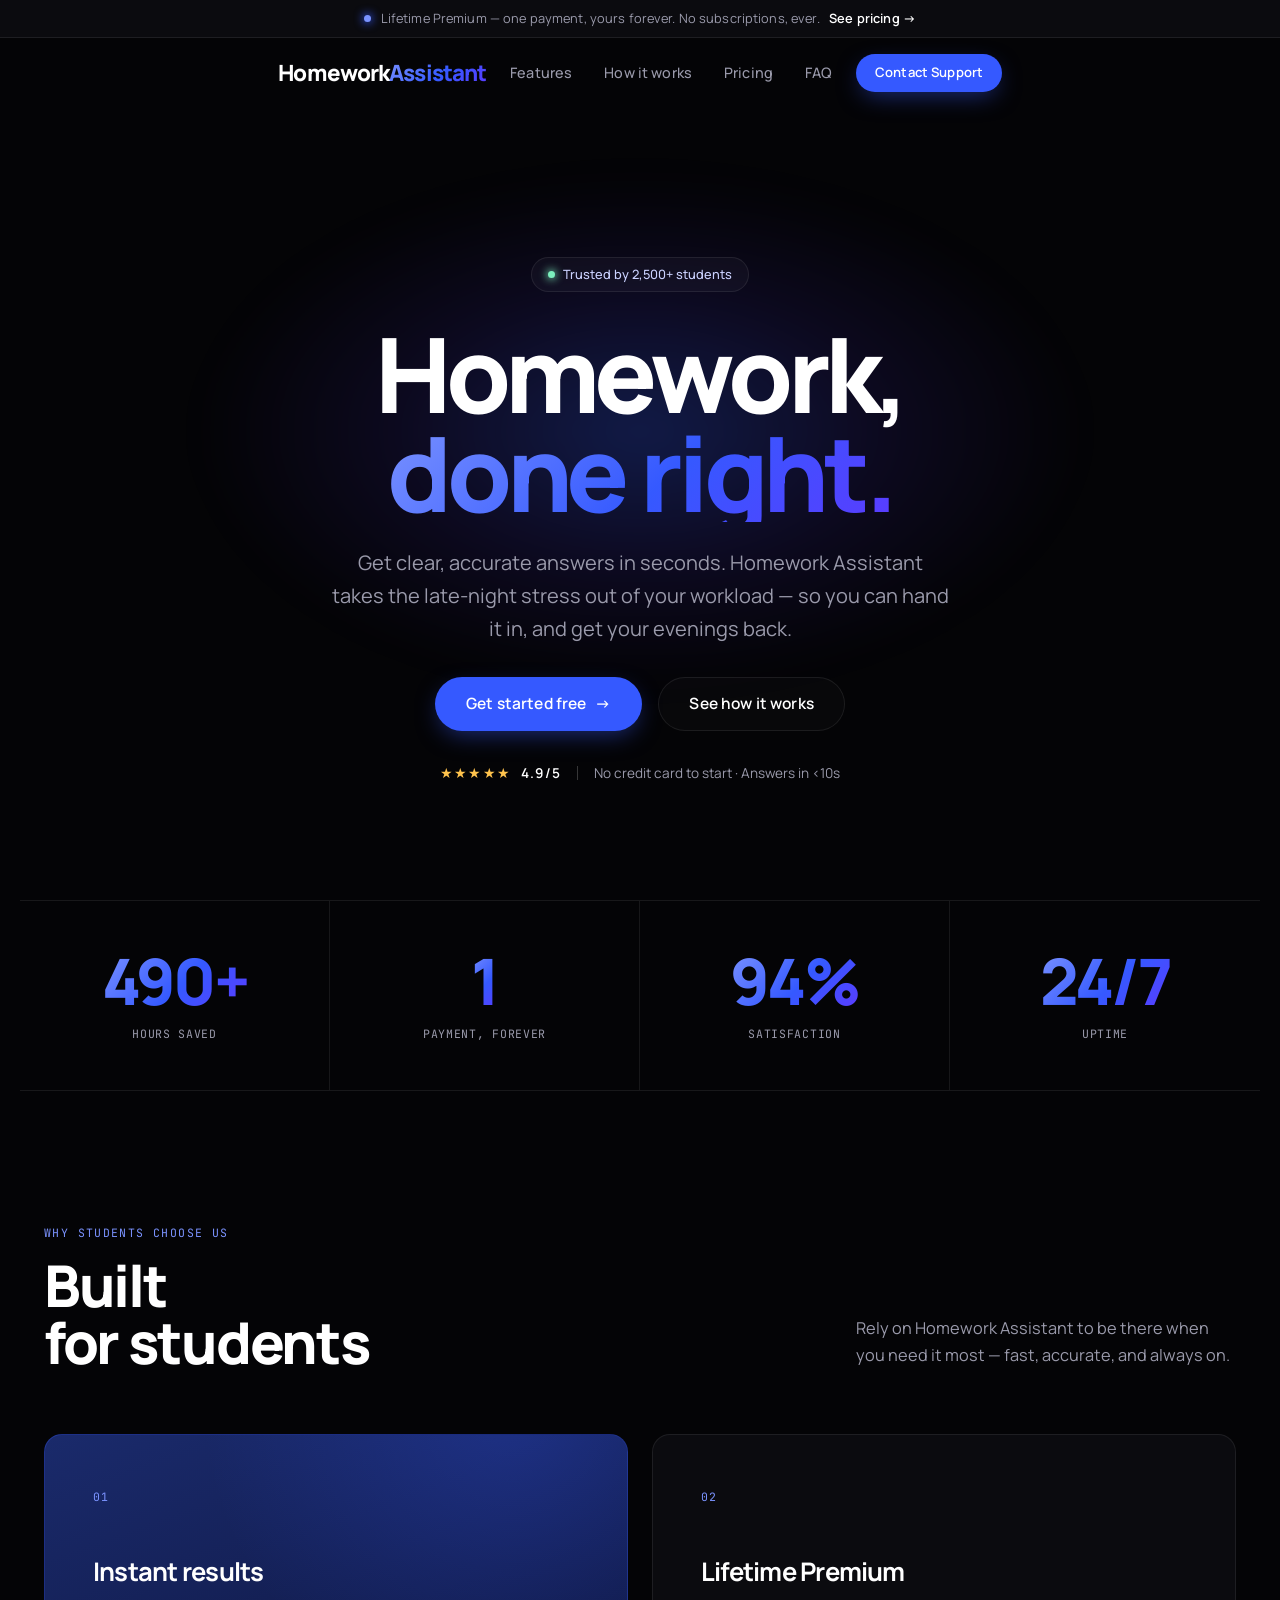
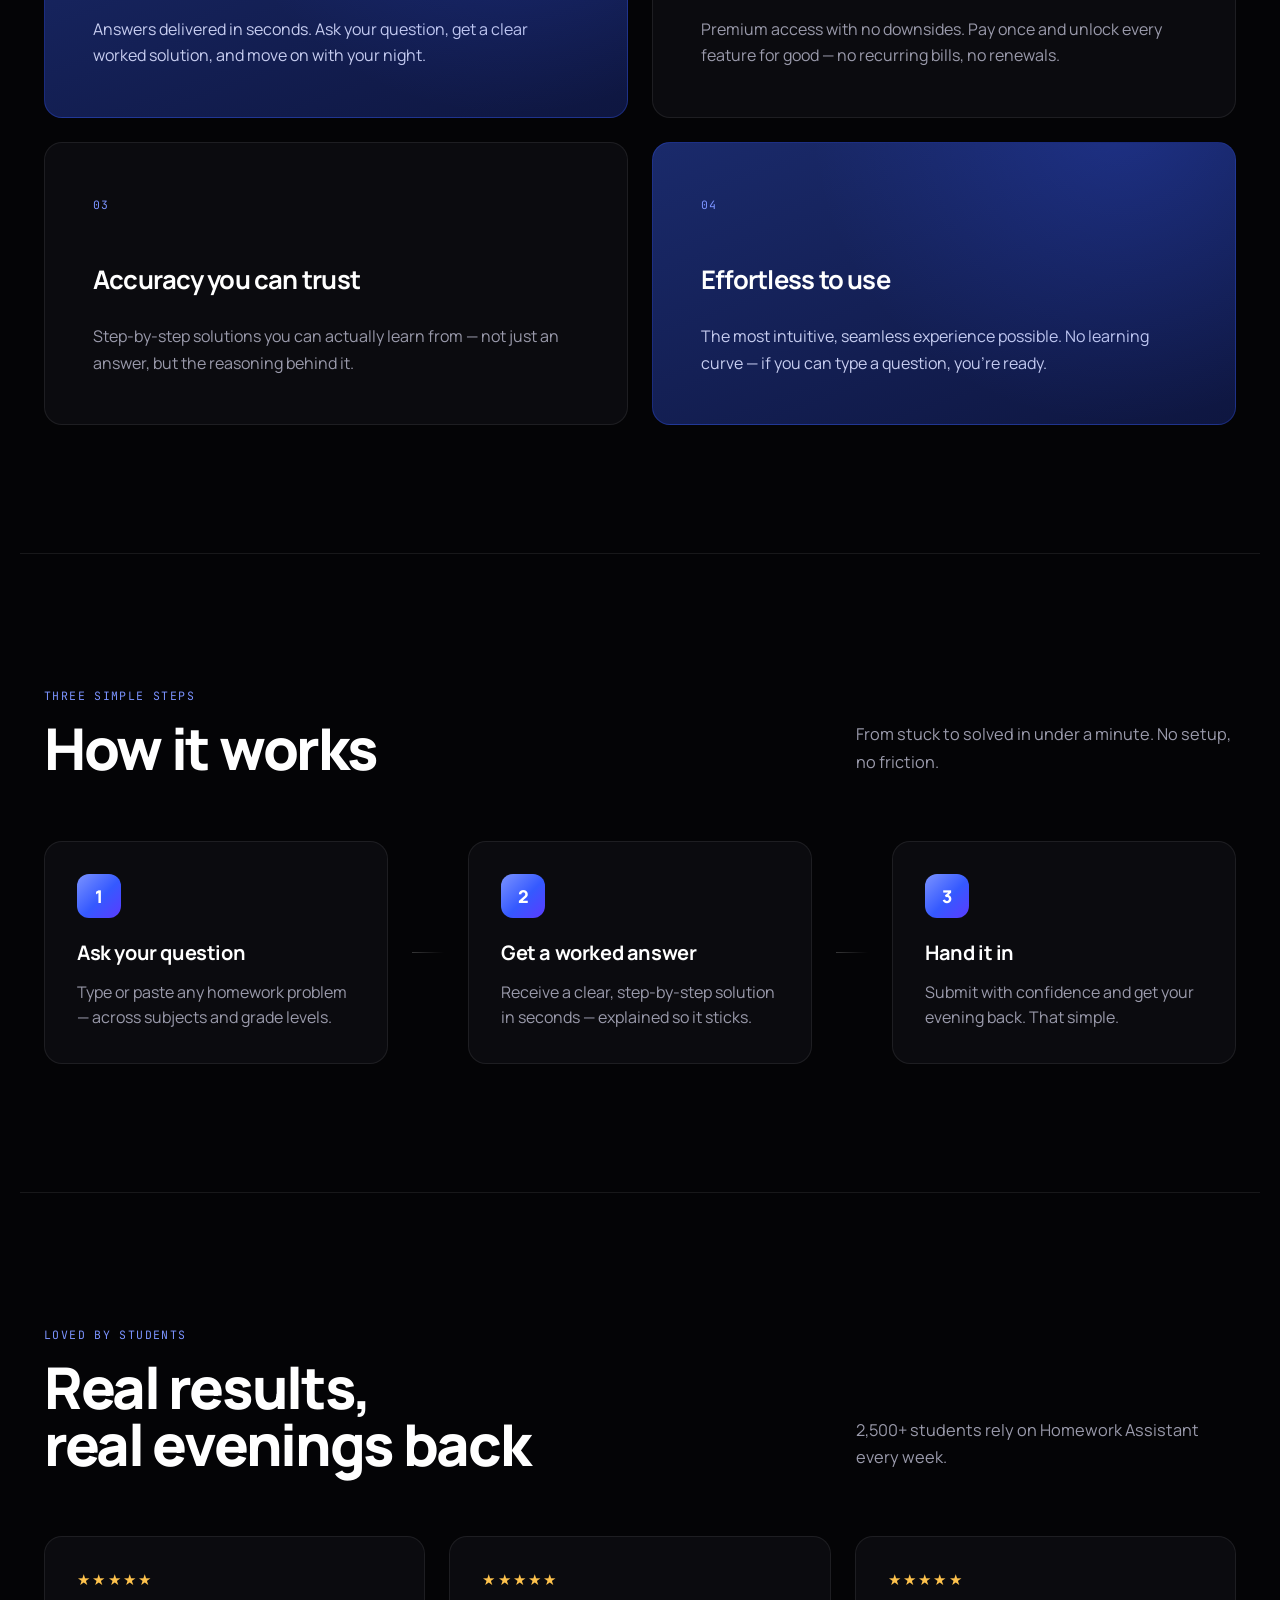
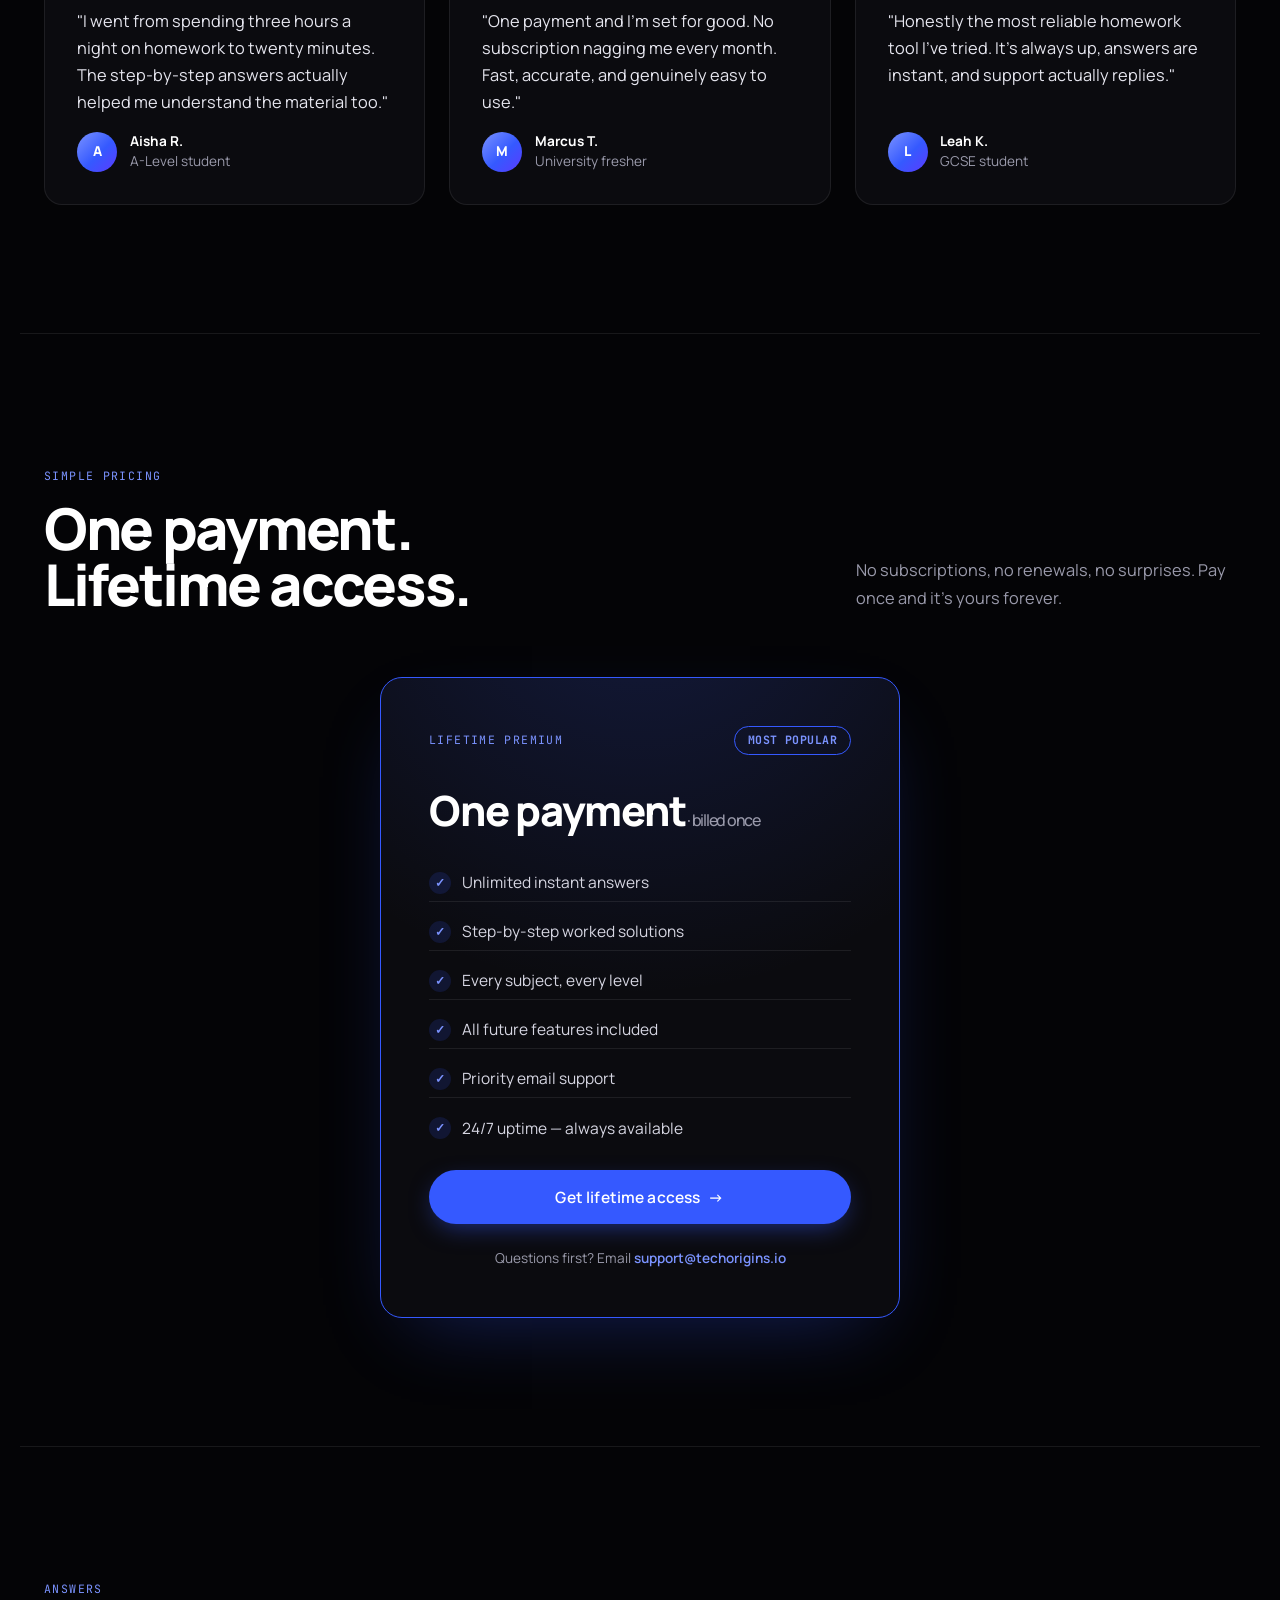
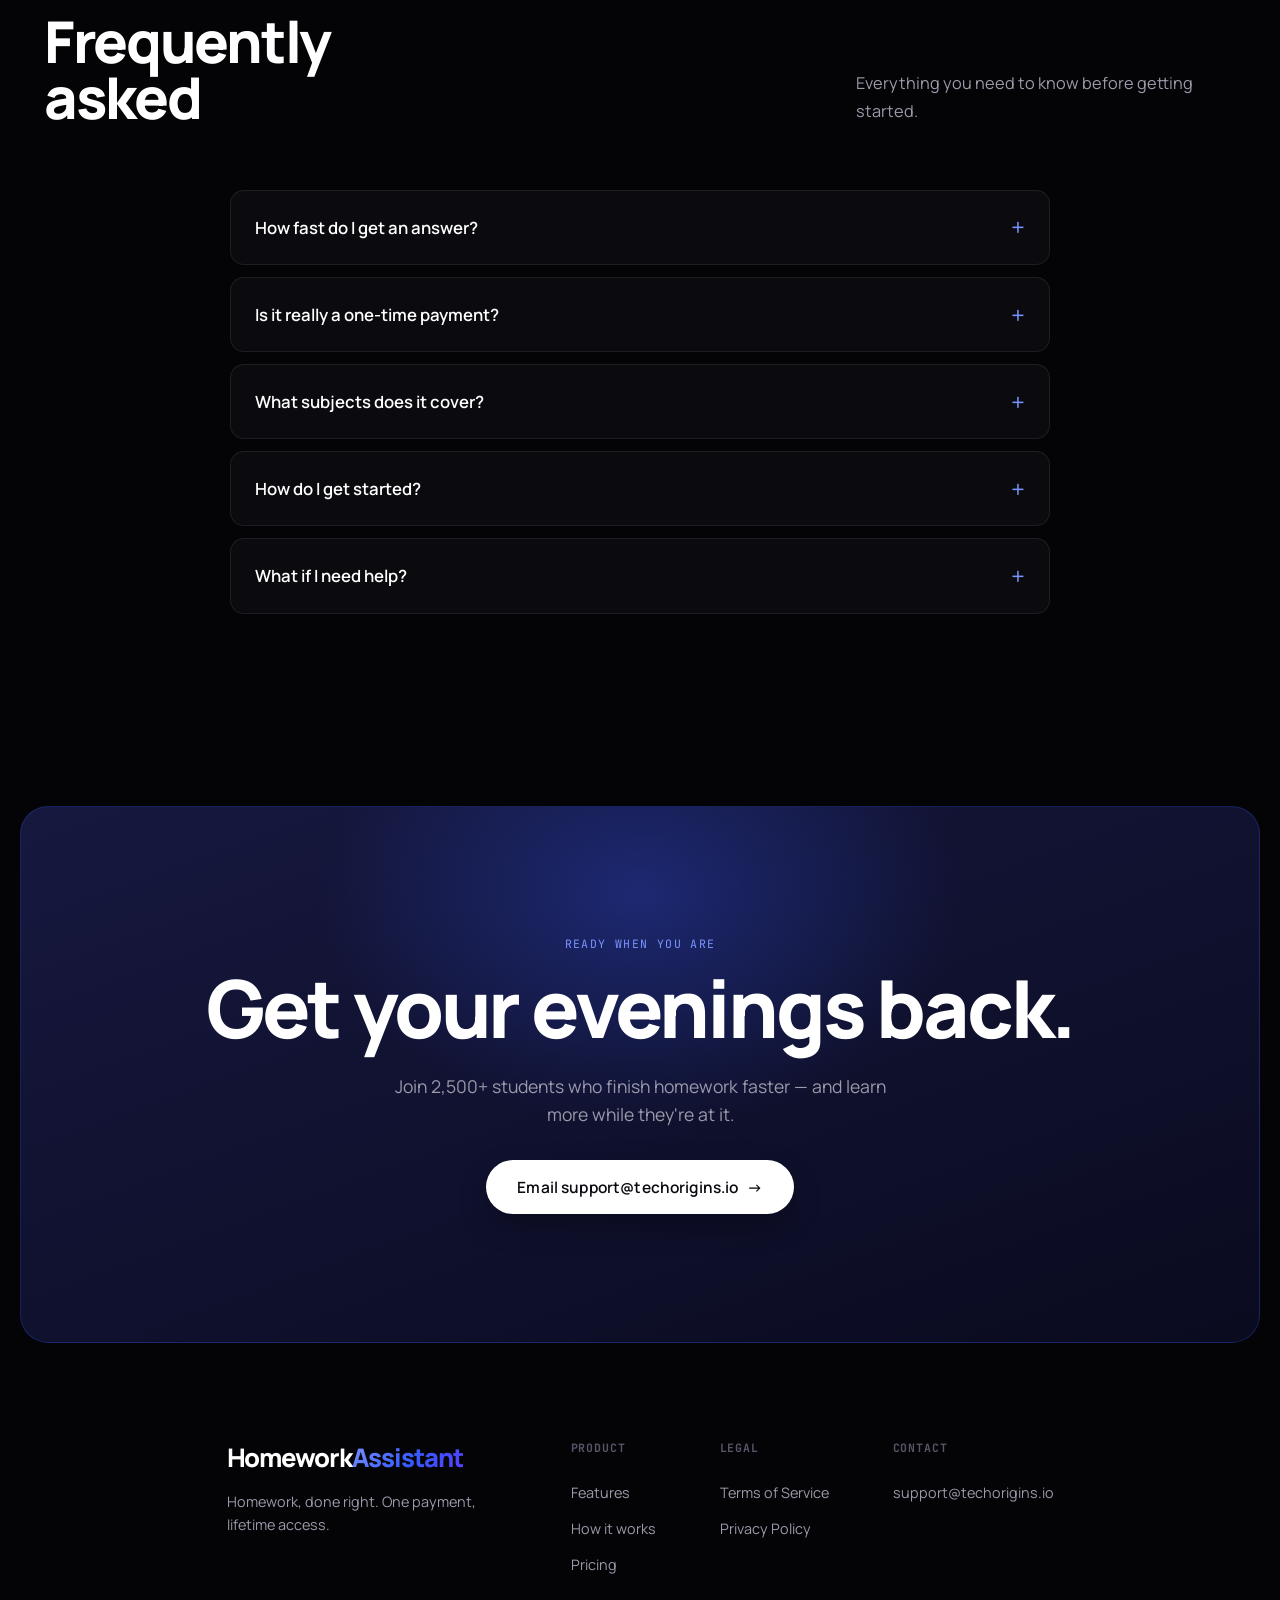
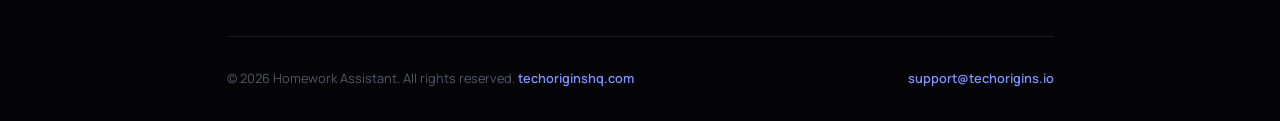
==== commit bab0e596: "Update index.html" ====
--- a/index.html
+++ b/index.html
@@ -272,7 +272,8 @@
       </div>
     </div>
     <div class="footer-bottom">
-      <p>© 2026 Homework Assistant. All rights reserved.</p>
+      <p>© <span id="year"></span> Homework Assistant. All rights reserved. <a href="https://techoriginshq.com/" class="footer-bottom-cta">techoriginshq.com</a></p>
+      <script>document.getElementById("year").textContent = new Date().getFullYear();</script>
       <a href="mailto:support@techorigins.io" class="footer-bottom-cta">support@techorigins.io</a>
     </div>
   </footer>
